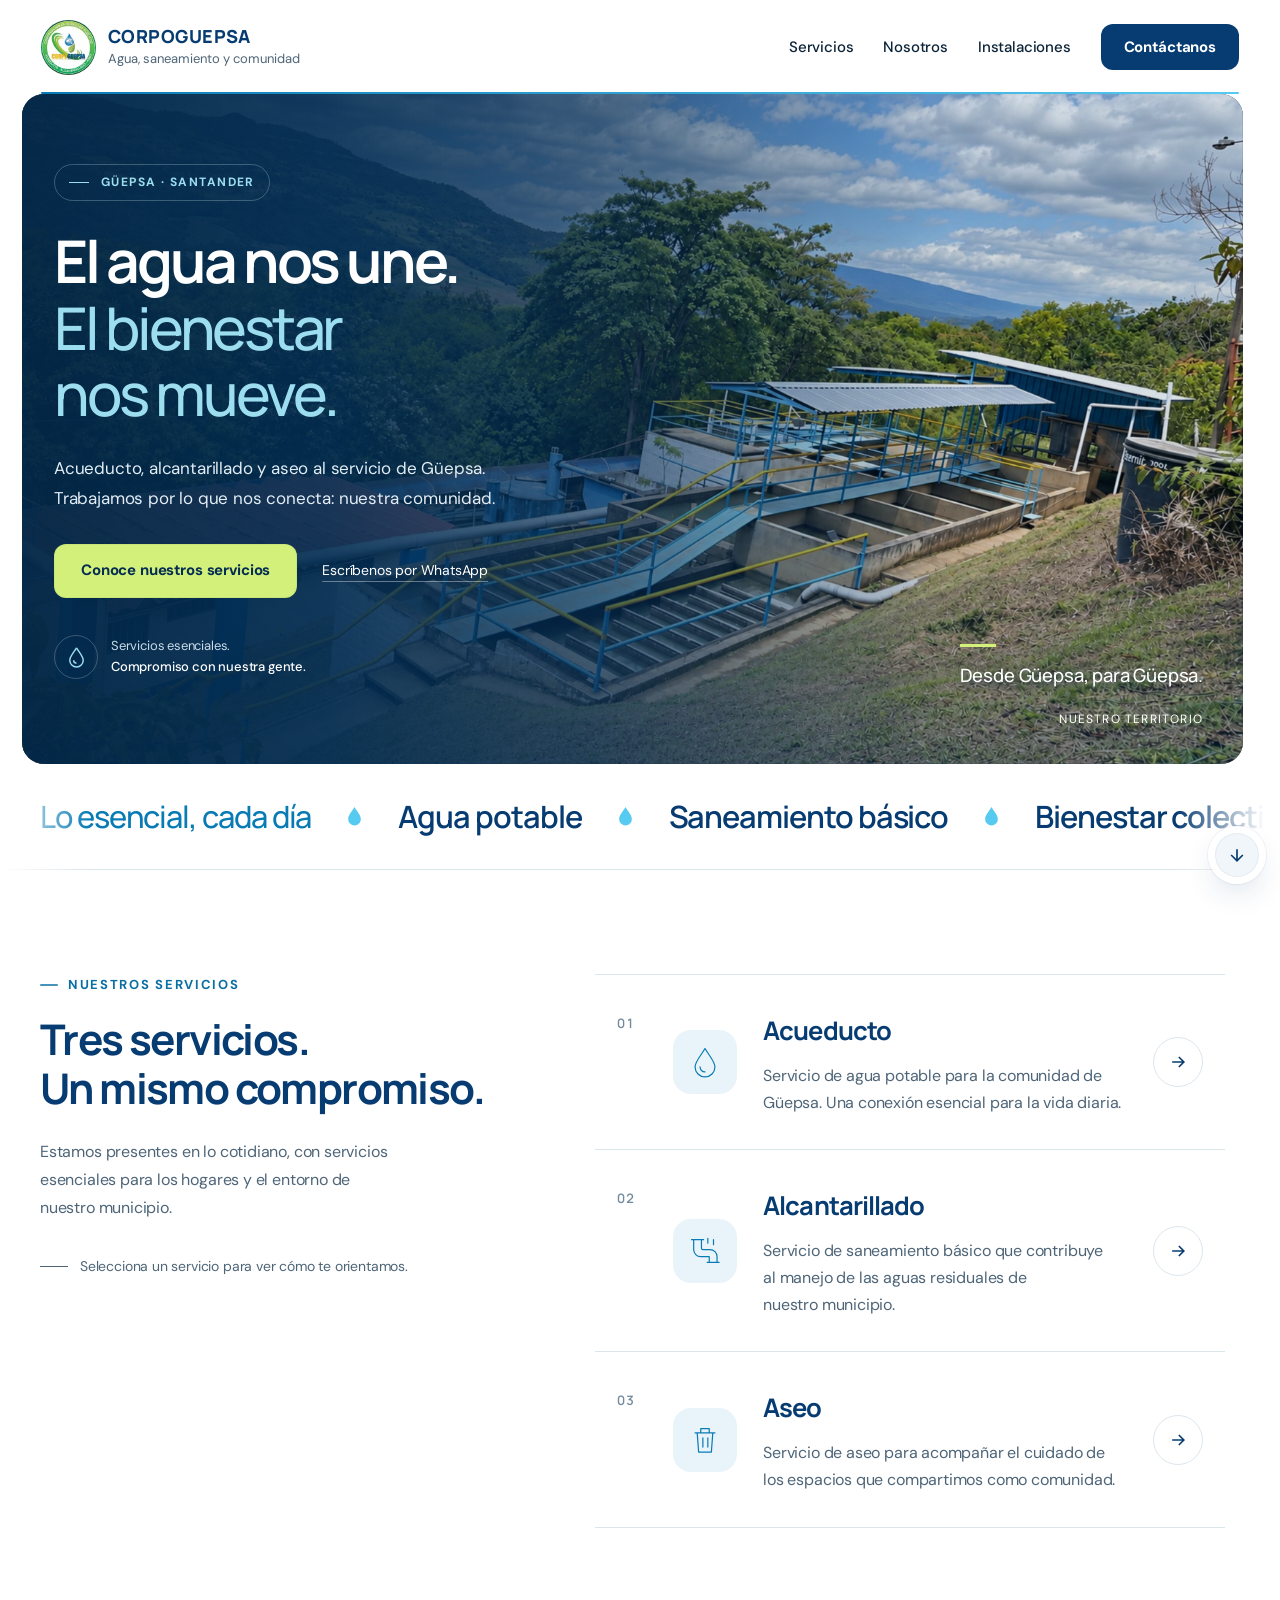
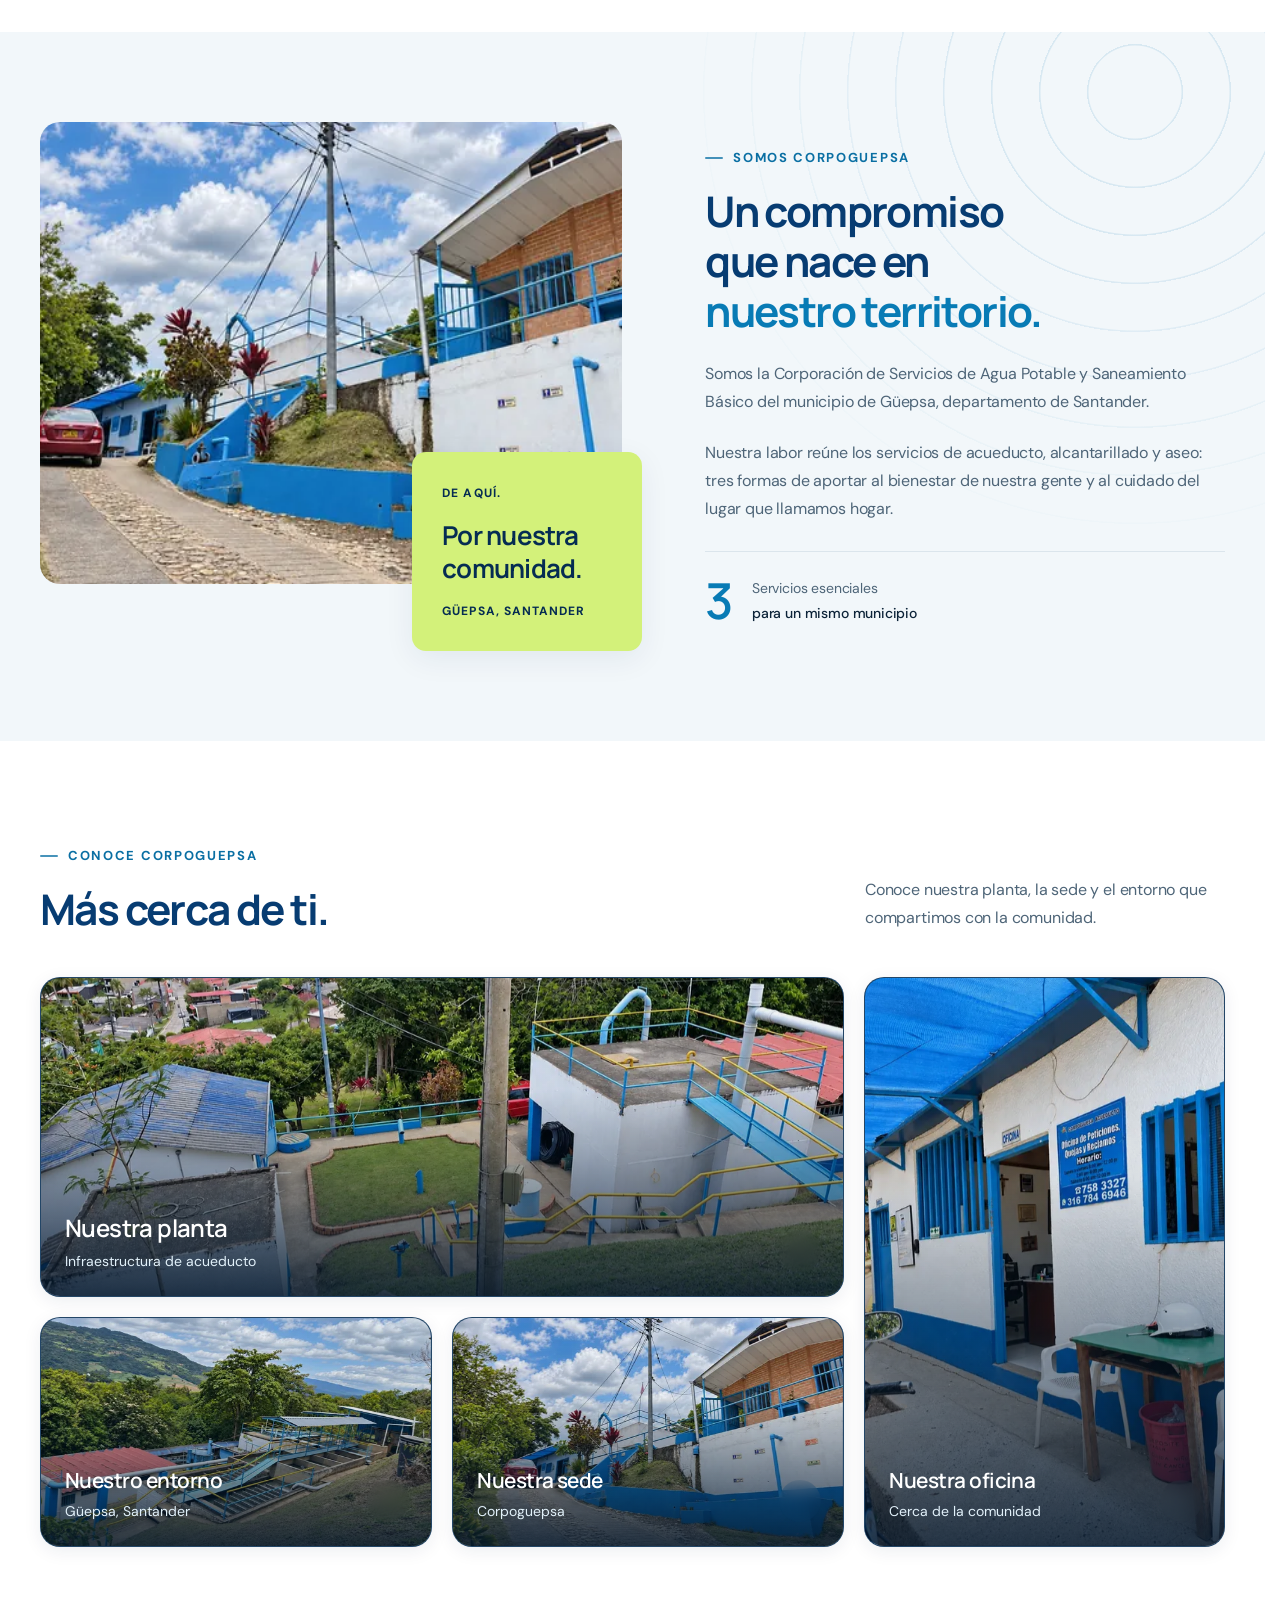
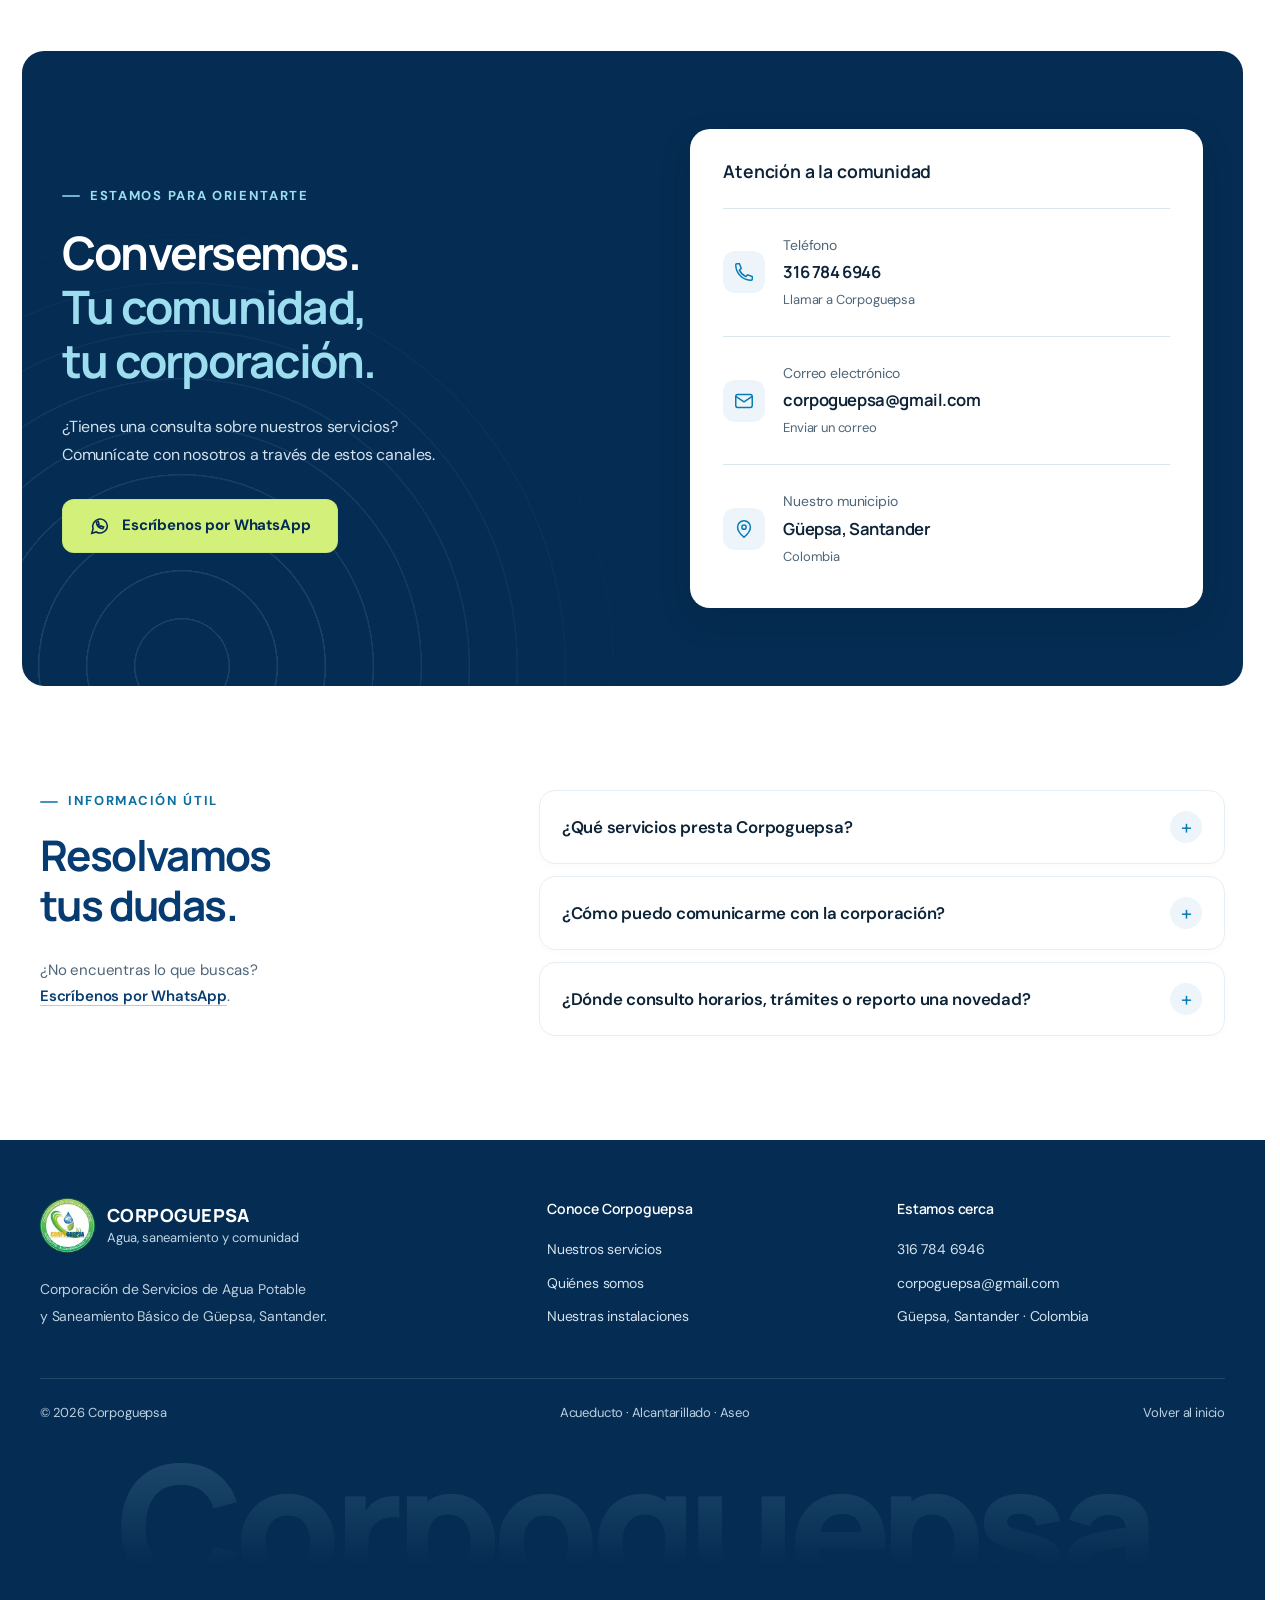
==== index.html @ b680523c "feat: initial Corpoguepsa website" ====
<!doctype html>
<html lang="es">
  <head>
    <meta charset="UTF-8">
    <meta name="viewport" content="width=device-width, initial-scale=1">
    <title>Corpoguepsa | Acueducto, alcantarillado y aseo en Güepsa</title>
    <meta name="description" content="Conoce a Corpoguepsa, la corporación de servicios de agua potable y saneamiento básico de Güepsa, Santander. Acueducto, alcantarillado, aseo y atención a la comunidad.">
    <meta name="theme-color" content="#ffffff">
    <!-- La página está diseñada en modo claro: evita que el modo oscuro forzado de algunos navegadores invierta sus colores -->
    <meta name="color-scheme" content="light">
    <link rel="apple-touch-icon" href="assets/apple-touch-icon.png">
    <!-- Vista previa al compartir (WhatsApp, Facebook, etc.). Al publicar, cambia og:image por la URL absoluta,
         por ejemplo https://tu-dominio/assets/og-corpoguepsa.jpg, y agrega og:url con la dirección del sitio. -->
    <meta property="og:type" content="website">
    <meta property="og:locale" content="es_CO">
    <meta property="og:site_name" content="Corpoguepsa">
    <meta property="og:title" content="Corpoguepsa | Acueducto, alcantarillado y aseo en Güepsa">
    <meta property="og:description" content="Corporación de servicios de agua potable y saneamiento básico de Güepsa, Santander. Acueducto, alcantarillado, aseo y atención a la comunidad.">
    <meta property="og:image" content="assets/og-corpoguepsa.jpg">
    <meta property="og:image:width" content="1200">
    <meta property="og:image:height" content="630">
    <meta property="og:image:alt" content="Planta de tratamiento de Corpoguepsa entre las montañas de Güepsa">
    <meta name="twitter:card" content="summary_large_image">
    <link rel="icon" type="image/svg+xml" href="data:image/svg+xml,%3Csvg%20xmlns='http://www.w3.org/2000/svg'%20viewBox='0%200%2032%2032'%3E%3Crect%20width='32'%20height='32'%20rx='8'%20fill='%23073c72'/%3E%3Cpath%20d='M16%205C13%2010%208%2015%208%2020a8%208%200%200016%200c0-5-5-10-8-15'%20fill='%2356caf0'/%3E%3C/svg%3E">
    <link rel="preconnect" href="https://fonts.googleapis.com">
    <link rel="preconnect" href="https://fonts.gstatic.com" crossorigin>
    <link rel="stylesheet" href="https://fonts.googleapis.com/css2?family=DM+Sans:ital,opsz,wght@0,9..40,400;0,9..40,500;0,9..40,600;0,9..40,700;1,9..40,400&amp;family=Manrope:wght@400;500;600;650;700;750;800&amp;display=swap">
    <link rel="stylesheet" href="styles.css?v=21">
    <!-- Datos estructurados: ayudan a los buscadores a mostrar nombre, teléfono, correo y ubicación -->
    <script type="application/ld+json">
      {
        "@context": "https://schema.org",
        "@type": "Organization",
        "name": "Corpoguepsa",
        "alternateName": "Corporación de Servicios de Agua Potable y Saneamiento Básico de Güepsa",
        "description": "Servicios de acueducto, alcantarillado y aseo en el municipio de Güepsa, Santander.",
        "telephone": "+57 316 784 6946",
        "email": "corpoguepsa@gmail.com",
        "address": {
          "@type": "PostalAddress",
          "addressLocality": "Güepsa",
          "addressRegion": "Santander",
          "addressCountry": "CO"
        },
        "areaServed": "Güepsa, Santander, Colombia"
      }
    </script>
  </head>
  <body>
    <a class="skip" href="#contenido">Saltar al contenido</a>
    <header>
      <div class="wrap nav">
        <a href="#inicio" class="brand" aria-label="Corpoguepsa, inicio">
          <img src="assets/logo-168.webp" alt="Logo Corpoguepsa" width="55" height="55">
          <span>CORPOGUEPSA<small>Agua, saneamiento y comunidad</small>
          </span>
        </a>
        <button type="button" class="menu-toggle" aria-expanded="false" aria-controls="menu" aria-label="Abrir menú">
          <!-- Tres líneas que se transforman en una X al abrir el menú -->
          <span class="menu-icon" aria-hidden="true"><i></i><i></i><i></i></span>
        </button>
        <nav id="menu" aria-label="Navegación principal">
          <a href="#servicios">Servicios</a>
          <a href="#nosotros">Nosotros</a>
          <a href="#instalaciones">Instalaciones</a>
          <a href="#contacto" class="button small">Contáctanos</a>
        </nav>
        <div class="scroll-progress" aria-hidden="true"></div>
      </div>
    </header>
    <main id="contenido">
      <section id="inicio" class="hero" data-section="">
        <div class="hero-copy">
          <div class="eyebrow light">
            <span></span> GÜEPSA · SANTANDER</div>
          <h1>El agua nos une.<br>
            <em>El bienestar<br>nos mueve.</em>
          </h1>
          <p>Acueducto, alcantarillado y aseo al servicio de Güepsa. Trabajamos por lo que nos conecta: nuestra comunidad.</p>
          <div class="hero-actions">
            <a class="button lime" href="#servicios">Conoce nuestros servicios</a>
            <a class="text-link" href="https://wa.me/573167846946" target="_blank" rel="noopener">Escríbenos por WhatsApp</a>
          </div>
          <div class="hero-bottom">
            <span class="mini-drop">
              <svg viewBox="0 0 24 24" fill="none" stroke="currentColor" stroke-width="1.5" aria-hidden="true">
                <path d="M12 3C9 8 5 12 5 16a7 7 0 0014 0c0-4-4-8-7-13Z" pathLength="1"></path>
                <path d="M9 16a3 3 0 003 3" pathLength="1"></path>
              </svg>
            </span>
            <span>Servicios esenciales.<br>
              <strong>Compromiso con nuestra gente.</strong>
            </span>
          </div>
        </div>
        <div class="hero-photo">
          <img src="assets/planta-panorama-profesional-1024.webp" srcset="assets/planta-panorama-profesional-640.webp 640w, assets/planta-panorama-profesional-1024.webp 1024w, assets/planta-panorama-profesional.webp 1672w" sizes="100vw" alt="Vista panorámica de la planta de Corpoguepsa entre las montañas de Güepsa" fetchpriority="high" width="1672" height="941">
          <div class="photo-label">
            <span class="label-line"></span>Desde Güepsa, para Güepsa.</div>
          <div class="photo-index">NUESTRO TERRITORIO <span>GÜEPSA, SANTANDER</span>
          </div>
        </div>
      </section>
      <!-- Franja tipográfica: se desliza con el scroll. El texto para lectores de pantalla va aparte. -->
      <div class="service-ribbon">
        <p class="sr-only">Lo esencial, cada día: agua potable, saneamiento básico y bienestar colectivo.</p>
        <div class="ribbon-track" aria-hidden="true">
          <span class="ribbon-lead">Lo esencial, cada día</span><i></i>
          <span>Agua potable</span><i></i>
          <span>Saneamiento básico</span><i></i>
          <span>Bienestar colectivo</span><i></i>
          <span class="ribbon-lead">Lo esencial, cada día</span><i></i>
          <span>Agua potable</span><i></i>
          <span>Saneamiento básico</span><i></i>
          <span>Bienestar colectivo</span><i></i>
          <span class="ribbon-lead">Lo esencial, cada día</span><i></i>
          <span>Agua potable</span><i></i>
          <span>Saneamiento básico</span><i></i>
          <span>Bienestar colectivo</span><i></i>
        </div>
      </div>
      <section class="section wrap" id="servicios" data-section="">
        <div class="services-layout">
          <div class="section-heading services-intro">
            <div class="eyebrow">NUESTROS SERVICIOS</div>
            <h2>Tres servicios.<br>Un mismo compromiso.</h2>
            <p>Estamos presentes en lo cotidiano, con servicios esenciales para los hogares y el entorno de nuestro municipio.</p>
            <p class="services-hint">Selecciona un servicio para ver cómo te orientamos.</p>
          </div>
          <!-- Cada fila es un article con su título; el botón de la flecha se extiende sobre toda la fila. -->
          <div class="service-list">
            <article class="service-card" data-service="acueducto">
              <span class="service-number" aria-hidden="true">01</span>
              <span class="service-icon">
                <svg viewBox="0 0 48 48" aria-hidden="true">
                  <path d="M24 5C19 14 10 23 10 31a14 14 0 0028 0C38 23 29 14 24 5Z" pathLength="1"></path>
                  <path d="M17 31a7 7 0 007 7" pathLength="1"></path>
                </svg>
              </span>
              <div class="service-text">
                <h3 id="title-acueducto">Acueducto</h3>
                <p>Servicio de agua potable para la comunidad de Güepsa. Una conexión esencial para la vida diaria.</p>
              </div>
              <button type="button" class="service-arrow" aria-haspopup="dialog" aria-controls="service-dialog" aria-label="Ver información del servicio de Acueducto">
                <svg viewBox="0 0 24 24" fill="none" stroke="currentColor" stroke-width="2" aria-hidden="true">
                  <path d="M5 12h14M13 6l6 6-6 6"></path>
                </svg>
              </button>
            </article>
            <article class="service-card" data-service="alcantarillado">
              <span class="service-number" aria-hidden="true">02</span>
              <span class="service-icon">
                <svg viewBox="0 0 48 48" aria-hidden="true">
                  <path d="M8 8v14a10 10 0 0010 10h12v8M19 8v12a2 2 0 002 2h10a10 10 0 0110 10v8M5 8h17M27 40h17" pathLength="1"></path>
                  <path d="M28 6v7m8-5v7" pathLength="1"></path>
                </svg>
              </span>
              <div class="service-text">
                <h3 id="title-alcantarillado">Alcantarillado</h3>
                <p>Servicio de saneamiento básico que contribuye al manejo de las aguas residuales de nuestro municipio.</p>
              </div>
              <button type="button" class="service-arrow" aria-haspopup="dialog" aria-controls="service-dialog" aria-label="Ver información del servicio de Alcantarillado">
                <svg viewBox="0 0 24 24" fill="none" stroke="currentColor" stroke-width="2" aria-hidden="true">
                  <path d="M5 12h14M13 6l6 6-6 6"></path>
                </svg>
              </button>
            </article>
            <article class="service-card" data-service="aseo">
              <span class="service-number" aria-hidden="true">03</span>
              <span class="service-icon">
                <svg viewBox="0 0 48 48" aria-hidden="true">
                  <path d="M10 14h28M18 14V8h12v6M13 14l2 27h18l2-27M21 21v13M28 21v13" pathLength="1"></path>
                </svg>
              </span>
              <div class="service-text">
                <h3 id="title-aseo">Aseo</h3>
                <p>Servicio de aseo para acompañar el cuidado de los espacios que compartimos como comunidad.</p>
              </div>
              <button type="button" class="service-arrow" aria-haspopup="dialog" aria-controls="service-dialog" aria-label="Ver información del servicio de Aseo">
                <svg viewBox="0 0 24 24" fill="none" stroke="currentColor" stroke-width="2" aria-hidden="true">
                  <path d="M5 12h14M13 6l6 6-6 6"></path>
                </svg>
              </button>
            </article>
          </div>
        </div>
      </section>
      <section class="about-section" id="nosotros" data-section="">
        <div class="wrap about-grid">
          <div class="about-images">
            <img class="about-main" src="assets/sede-profesional-1024.webp" srcset="assets/sede-profesional-640.webp 640w, assets/sede-profesional-1024.webp 1024w, assets/sede-profesional.webp 1672w" sizes="(max-width: 760px) calc(100vw - 54px), (max-width: 1200px) 50vw, 590px" alt="Instalaciones de Corpoguepsa con fachadas y escaleras azules" loading="lazy" decoding="async" width="1672" height="941">
            <div class="territory-note">
              <span>DE AQUÍ.</span>
              <strong>Por nuestra<br>comunidad.</strong>
              <span>GÜEPSA, SANTANDER</span>
            </div>
          </div>
          <div class="about-copy">
            <div class="eyebrow">SOMOS CORPOGUEPSA</div>
            <h2>Un compromiso<br>que nace en<br>
              <span>nuestro territorio.</span>
            </h2>
            <p>Somos la Corporación de Servicios de Agua Potable y Saneamiento Básico del municipio de Güepsa, departamento de Santander.</p>
            <p>Nuestra labor reúne los servicios de acueducto, alcantarillado y aseo: tres formas de aportar al bienestar de nuestra gente y al cuidado del lugar que llamamos hogar.</p>
            <div class="about-foot">
              <span class="number">3</span>
              <span>Servicios esenciales<br>
                <strong>para un mismo municipio</strong>
              </span>
            </div>
          </div>
        </div>
      </section>
      <section class="section wrap" id="instalaciones" data-section="">
        <div class="section-heading">
          <div>
            <div class="eyebrow">CONOCE CORPOGUEPSA</div>
            <h2>Más cerca de ti.</h2>
          </div>
          <p>Conoce nuestra planta, la sede y el entorno que compartimos con la comunidad.</p>
        </div>
        <div class="gallery">
          <button type="button" class="gallery-item gallery-main" aria-haspopup="dialog" data-image="assets/planta-profesional.webp" data-caption="Nuestra planta · Infraestructura de acueducto" aria-label="Ampliar fotografía: nuestra planta">
            <img src="assets/planta-profesional-1024.webp" srcset="assets/planta-profesional-640.webp 640w, assets/planta-profesional-1024.webp 1024w, assets/planta-profesional.webp 1672w" sizes="(max-width: 760px) calc(100vw - 40px), (max-width: 1200px) 68vw, 820px" alt="Tanques e infraestructura de la planta de Corpoguepsa" width="1672" height="941" loading="lazy" decoding="async">
            <span>
              <b>Nuestra planta</b>
              <small>Infraestructura de acueducto</small>
            </span>
            <i aria-hidden="true">+</i>
          </button>
          <button type="button" class="gallery-item gallery-office" aria-haspopup="dialog" data-image="assets/oficina-profesional.webp" data-caption="Nuestra oficina · Cerca de la comunidad" aria-label="Ampliar fotografía: nuestra oficina">
            <img src="assets/oficina-profesional-720.webp" srcset="assets/oficina-profesional-480.webp 480w, assets/oficina-profesional-720.webp 720w, assets/oficina-profesional.webp 941w" sizes="(max-width: 480px) calc(100vw - 40px), (max-width: 760px) 50vw, (max-width: 1200px) 32vw, 380px" alt="Entrada de la oficina de Corpoguepsa" width="941" height="1672" loading="lazy" decoding="async">
            <span>
              <b>Nuestra oficina</b>
              <small>Cerca de la comunidad</small>
            </span>
            <i aria-hidden="true">+</i>
          </button>
          <button type="button" class="gallery-item gallery-landscape" aria-haspopup="dialog" data-image="assets/planta-panorama-profesional.webp" data-caption="Nuestro entorno · Güepsa, Santander" aria-label="Ampliar fotografía: nuestro entorno">
            <img src="assets/planta-panorama-profesional-1024.webp" srcset="assets/planta-panorama-profesional-640.webp 640w, assets/planta-panorama-profesional-1024.webp 1024w, assets/planta-panorama-profesional.webp 1672w" sizes="(max-width: 480px) calc(100vw - 40px), (max-width: 760px) 50vw, (max-width: 1200px) 34vw, 410px" alt="Planta de tratamiento entre las montañas de Güepsa" width="1672" height="941" loading="lazy" decoding="async">
            <span>
              <b>Nuestro entorno</b>
              <small>Güepsa, Santander</small>
            </span>
            <i aria-hidden="true">+</i>
          </button>
          <button type="button" class="gallery-item gallery-building" aria-haspopup="dialog" data-image="assets/sede-profesional.webp" data-caption="Nuestra sede · Corpoguepsa" aria-label="Ampliar fotografía: nuestra sede">
            <img src="assets/sede-profesional-1024.webp" srcset="assets/sede-profesional-640.webp 640w, assets/sede-profesional-1024.webp 1024w, assets/sede-profesional.webp 1672w" sizes="(max-width: 480px) calc(100vw - 40px), (max-width: 760px) 50vw, (max-width: 1200px) 34vw, 410px" alt="Acceso a las instalaciones de Corpoguepsa" width="1672" height="941" loading="lazy" decoding="async">
            <span>
              <b>Nuestra sede</b>
              <small>Corpoguepsa</small>
            </span>
            <i aria-hidden="true">+</i>
          </button>
        </div>
      </section>
      <section id="contacto" class="contact-section" data-section="">
        <div class="wrap contact-grid">
          <div>
            <div class="eyebrow light">ESTAMOS PARA ORIENTARTE</div>
            <h2>Conversemos.<br>
              <span>Tu comunidad,<br>tu corporación.</span>
            </h2>
            <p>¿Tienes una consulta sobre nuestros servicios? <br>Comunícate con nosotros a través de estos canales.</p>
            <a class="button lime" href="https://wa.me/573167846946?text=Hola%2C%20quisiera%20informaci%C3%B3n%20sobre%20los%20servicios%20de%20Corpoguepsa." target="_blank" rel="noopener">
              <svg viewBox="0 0 24 24" aria-hidden="true" fill="none" stroke="currentColor" stroke-width="1.7">
                <path d="M20 11.5a8 8 0 01-12 7L3 20l1.5-5A8 8 0 1120 11.5Z"></path>
                <path d="M8 8c0 4 4 7 7 7l1-2-3-1-1 1-2-2 1-1-1-3Z"></path>
              </svg>Escríbenos por WhatsApp</a>
          </div>
          <div class="contact-details">
            <div class="contact-panel-title">Atención a la comunidad</div>
            <a class="contact-row" href="tel:+573167846946">
              <span class="contact-icon">
                <svg viewBox="0 0 24 24" aria-hidden="true" fill="none" stroke="currentColor" stroke-width="1.6">
                  <path d="M7 3H4a1 1 0 00-1 1c0 9.4 7.6 17 17 17a1 1 0 001-1v-3l-5-2-2 2a14 14 0 01-7-7l2-2-2-5Z"></path>
                </svg>
              </span>
              <div>
                <span>Teléfono</span>
                <strong>316 784 6946</strong>
                <small>Llamar a Corpoguepsa</small>
              </div>
            </a>
            <a class="contact-row" href="mailto:corpoguepsa@gmail.com">
              <span class="contact-icon">
                <svg viewBox="0 0 24 24" aria-hidden="true" fill="none" stroke="currentColor" stroke-width="1.6">
                  <rect x="3" y="5" width="18" height="14" rx="2"></rect>
                  <path d="m3 7 9 6 9-6"></path>
                </svg>
              </span>
              <div>
                <span>Correo electrónico</span>
                <strong>corpoguepsa@gmail.com</strong>
                <small>Enviar un correo</small>
              </div>
            </a>
            <div class="contact-row">
              <span class="contact-icon">
                <svg viewBox="0 0 24 24" aria-hidden="true" fill="none" stroke="currentColor" stroke-width="1.6">
                  <path d="M19 10c0 5-7 11-7 11S5 15 5 10a7 7 0 1114 0Z"></path>
                  <circle cx="12" cy="10" r="2.3"></circle>
                </svg>
              </span>
              <div>
                <span>Nuestro municipio</span>
                <strong>Güepsa, Santander</strong>
                <small>Colombia</small>
              </div>
            </div>
          </div>
        </div>
      </section>
      <section class="section wrap faq" id="preguntas" data-section="">
        <div>
          <div class="eyebrow">INFORMACIÓN ÚTIL</div>
          <h2>Resolvamos <br>tus dudas.</h2>
          <p class="faq-aside">¿No encuentras lo que buscas? <a href="https://wa.me/573167846946" target="_blank" rel="noopener">Escríbenos por WhatsApp</a>.</p>
        </div>
        <div class="questions">
          <details>
            <summary>¿Qué servicios presta Corpoguepsa?<span aria-hidden="true">+</span></summary>
            <div class="faq-content">
              <p>Corpoguepsa presta los servicios de acueducto, alcantarillado y aseo en el municipio de Güepsa, Santander.</p>
            </div>
          </details>
          <details>
            <summary>¿Cómo puedo comunicarme con la corporación?<span aria-hidden="true">+</span></summary>
            <div class="faq-content">
              <p>Puedes llamar o escribir por WhatsApp al <a href="tel:+573167846946">316 784 6946</a>, o enviar un correo a <a href="mailto:corpoguepsa@gmail.com">corpoguepsa@gmail.com</a>.</p>
            </div>
          </details>
          <details>
            <summary>¿Dónde consulto horarios, trámites o reporto una novedad?<span aria-hidden="true">+</span></summary>
            <div class="faq-content">
              <p>Comunícate directamente con la corporación para consultar horarios, requisitos de trámites y novedades de los servicios. <a href="https://wa.me/573167846946" target="_blank" rel="noopener">Consultar por WhatsApp</a>.</p>
            </div>
          </details>
        </div>
      </section>
    </main>
    <footer id="pie-pagina" data-section="">
      <div class="wrap footer-main">
        <div class="footer-identity">
          <a href="#inicio" class="brand">
            <img src="assets/logo-168.webp" alt="Logo Corpoguepsa" width="55" height="55" loading="lazy">
            <span>CORPOGUEPSA<small>Agua, saneamiento y comunidad</small>
            </span>
          </a>
          <p>Corporación de Servicios de Agua Potable<br>y Saneamiento Básico de Güepsa, Santander.</p>
        </div>
        <div class="footer-links">
          <h3>Conoce Corpoguepsa</h3>
          <a href="#servicios">Nuestros servicios</a>
          <a href="#nosotros">Quiénes somos</a>
          <a href="#instalaciones">Nuestras instalaciones</a>
        </div>
        <div class="footer-links">
          <h3>Estamos cerca</h3>
          <a href="tel:+573167846946">316 784 6946</a>
          <a href="mailto:corpoguepsa@gmail.com">corpoguepsa@gmail.com</a>
          <span>Güepsa, Santander · Colombia</span>
        </div>
      </div>
      <div class="wrap footer-bottom">
        <span>© <span id="year">2026</span> Corpoguepsa</span>
        <span>Acueducto · Alcantarillado · Aseo</span>
        <a href="#inicio">Volver al inicio</a>
      </div>
      <div class="footer-wordmark" aria-hidden="true">Corpoguepsa</div>
    </footer>
    <!-- Visor a pantalla completa: la foto flota sobre un fondo oscuro; las miniaturas las genera script.js. -->
    <dialog id="lightbox" class="lightbox" aria-label="Fotografías de Corpoguepsa" aria-describedby="photo-caption">
      <button type="button" class="close-dialog" aria-label="Cerrar fotografía">×</button>
      <figure class="lightbox-stage">
        <!-- Sin src: script.js asigna la foto al abrir, así no se descarga al cargar la página. -->
        <img alt="" width="1672" height="941" sizes="(max-width: 760px) 100vw, 80vw">
        <figcaption class="lightbox-caption">
          <span id="photo-caption" aria-live="polite"></span>
          <span id="photo-count"></span>
        </figcaption>
      </figure>
      <div class="lightbox-controls">
        <button type="button" class="photo-prev" aria-label="Fotografía anterior">
          <svg viewBox="0 0 24 24" fill="none" stroke="currentColor" stroke-width="2" aria-hidden="true">
            <path d="M19 12H5M11 6l-6 6 6 6"></path>
          </svg>
        </button>
        <div class="lightbox-thumbs" role="group" aria-label="Elegir fotografía"></div>
        <button type="button" class="photo-next" aria-label="Fotografía siguiente">
          <svg viewBox="0 0 24 24" fill="none" stroke="currentColor" stroke-width="2" aria-hidden="true">
            <path d="M5 12h14M13 6l6 6-6 6"></path>
          </svg>
        </button>
      </div>
    </dialog>
    <!-- Navegación secuencial de las secciones principales (Pill widget con micro-interacciones y tooltips). -->
    <div class="section-navigation" role="group" aria-label="Navegar entre secciones">
      <button type="button" id="section-up" aria-label="Ir a la sección anterior" hidden>
        <svg viewBox="0 0 24 24" fill="none" stroke="currentColor" stroke-width="2" aria-hidden="true">
          <path d="M12 19V5m-7 7 7-7 7 7"></path>
        </svg>
        <span class="nav-tooltip" aria-hidden="true">Sección anterior</span>
      </button>
      <!-- Indicador de la sección actual: un punto por sección (lo genera script.js). -->
      <div class="section-dots" aria-hidden="true"></div>
      <button type="button" id="section-down" aria-label="Ir a la sección siguiente">
        <svg viewBox="0 0 24 24" fill="none" stroke="currentColor" stroke-width="2" aria-hidden="true">
          <path d="M12 5v14m-7-7 7 7 7-7"></path>
        </svg>
        <span class="nav-tooltip" aria-hidden="true">Sección siguiente</span>
      </button>
    </div>
    <!-- Dialog nativo: foco contenido, tecla Escape y cierre explícito. -->
    <dialog id="service-dialog" class="service-dialog" aria-labelledby="service-title" aria-describedby="service-intro">
      <button type="button" class="close-dialog" aria-label="Cerrar información del servicio" autofocus>×</button>
      <div class="service-dialog-heading">
        <div id="service-icon" aria-hidden="true"></div>
        <div>
          <span class="eyebrow">NUESTROS SERVICIOS</span>
          <h2 id="service-title"></h2>
        </div>
      </div>
      <div id="service-content"></div>
      <div class="service-dialog-footer">
        <p>¿Necesitas orientación para tu caso?</p>
        <a id="service-whatsapp" class="button" href="https://wa.me/573167846946" target="_blank" rel="noopener">Consultar por WhatsApp</a>
      </div>
    </dialog>
    <!-- Edita estas plantillas cuando se confirmen cobertura, trámites y horarios. -->
    <template id="details-acueducto">
      <p id="service-intro">Agua potable para la vida cotidiana de la comunidad de Güepsa.</p>
      <div class="service-info-grid">
        <section>
          <h3>Disponibilidad en tu dirección</h3>
          <p>Consulta con Corpoguepsa la cobertura y las condiciones de conexión para tu vivienda o establecimiento.</p>
        </section>
        <section>
          <h3>Consultas y solicitudes</h3>
          <ul>
            <li>Orientación sobre conexiones al servicio.</li>
            <li>Consultas sobre novedades en el suministro.</li>
            <li>Reporte de fugas en la red.</li>
          </ul>
        </section>
      </div>
      <div class="service-advice">
        <h3>Antes de comunicarte</h3>
        <p>Ten a mano la dirección y una descripción de tu consulta. Si reportas una fuga, indica el lugar exacto y evita manipular la red pública.</p>
      </div>
      <p class="service-hours">Para conocer los requisitos y horarios de atención vigentes, comunícate directamente con la corporación.</p>
    </template>
    <template id="details-alcantarillado">
      <p id="service-intro">Saneamiento básico y manejo de aguas residuales para nuestro municipio.</p>
      <div class="service-info-grid">
        <section>
          <h3>Conexión al servicio</h3>
          <p>Solicita información sobre la disponibilidad y los requisitos de conexión a la red en tu dirección.</p>
        </section>
        <section>
          <h3>Consultas y novedades</h3>
          <ul>
            <li>Orientación sobre conexiones al alcantarillado.</li>
            <li>Reporte de obstrucciones o rebosamientos.</li>
            <li>Consultas sobre situaciones en la red.</li>
          </ul>
        </section>
      </div>
      <div class="service-advice">
        <h3>Cuidemos la red</h3>
        <p>Evita arrojar aceites, toallas húmedas o residuos sólidos al desagüe. Al reportar una novedad, comparte la ubicación y una descripción de lo que observas.</p>
      </div>
      <p class="service-hours">Consulta con Corpoguepsa los requisitos, la cobertura y los horarios de atención vigentes.</p>
    </template>
    <template id="details-aseo">
      <p id="service-intro">El cuidado de los espacios que compartimos empieza con nuestra comunidad.</p>
      <div class="service-info-grid">
        <section>
          <h3>Rutas y horarios</h3>
          <p>Confirma los días, puntos y horarios de recolección correspondientes a tu sector directamente con Corpoguepsa.</p>
        </section>
        <section>
          <h3>Consultas frecuentes</h3>
          <ul>
            <li>Información sobre la recolección en tu sector.</li>
            <li>Orientación para presentar los residuos.</li>
            <li>Reporte de novedades del servicio.</li>
          </ul>
        </section>
      </div>
      <div class="service-advice">
        <h3>Un entorno más limpio</h3>
        <p>Presenta los residuos en bolsas cerradas y consulta el horario antes de sacarlos. Para residuos especiales o voluminosos, pregunta por el manejo adecuado.</p>
      </div>
      <p class="service-hours">Los horarios de recolección y de atención deben confirmarse con la corporación según tu sector.</p>
    </template>
    <script src="script.js?v=21"></script>
  </body>
</html>
---- styles.css ----
:root {
  color-scheme: light;
  --navy: #073c72;
  --deep: #052c52;
  --blue: #087bb5;
  --sky: #9cdef0;
  --lime: #d3f17a;
  --ink: #0c2338;
  --muted: #4e6578;
  --muted-light: #728a9c;
  --line: #dbe5ec;
  --pale: #f2f7fa;
  --radius: 20px;
  --radius-sm: 12px;
  --page: min(1200px, calc(100% - 80px));
  --ease-spring: cubic-bezier(0.16, 1, 0.3, 1);
  --ease-out: cubic-bezier(0.23, 1, 0.32, 1);
  --ease-in-out: cubic-bezier(0.77, 0, 0.175, 1);
  --shadow-ambient: 0 4px 14px rgba(7, 60, 114, 0.05), 0 12px 28px rgba(7, 60, 114, 0.07);
}
* { box-sizing: border-box; }
/* scrollbar-gutter: al abrir un modal la barra de scroll desaparece sin que la página salte de lado */
html { scroll-behavior: smooth; scroll-padding-top: 96px; scrollbar-gutter: stable; }
body {
  margin: 0;
  color: var(--ink);
  background: white;
  font: 400 1.02rem/1.75 'DM Sans', -apple-system, BlinkMacSystemFont, "Segoe UI", Roboto, Arial, sans-serif;
  letter-spacing: -0.011em;
  -webkit-font-smoothing: antialiased;
  -moz-osx-font-smoothing: grayscale;
}
a { color: inherit; text-decoration: none; }
/* Selección de texto en el celeste de la marca */
::selection { background: rgba(86, 202, 240, .32); color: var(--ink); }
button { font: inherit; cursor: pointer; }
/* Base móvil: sin destello gris al tocar ni inflado del texto al girar el teléfono */
html { -webkit-tap-highlight-color: transparent; -webkit-text-size-adjust: 100%; text-size-adjust: 100%; }
/* El clic responde al instante (sin espera de doble toque) */
button, a, summary { touch-action: manipulation; }
/* Mantener presionado un control no selecciona su texto; el contenido sí sigue siendo seleccionable */
button, summary, .button, nav>a { -webkit-user-select: none; user-select: none; }
img { display: block; max-width: 100%; object-fit: cover; }
svg { flex-shrink: 0; }
a:focus-visible, button:focus-visible, summary:focus-visible { outline: 3px solid #079ce0; outline-offset: 5px; }
.wrap { width: var(--page); margin-inline: auto; }
h1, h2, h3, p { margin: 0; }
p { text-wrap: pretty; }
h1, h2, h3 { font-family: Manrope, -apple-system, BlinkMacSystemFont, Arial, sans-serif; text-wrap: balance; }
h2 {
  font-size: clamp(2.1rem, 3.3vw, 3.15rem);
  line-height: 1.18;
  letter-spacing: -0.038em;
  font-weight: 700;
  color: var(--navy);
}
.skip { position: absolute; top: -100px; z-index: 100; background: white; padding: 14px; }
.skip:focus { top: 0; }
/* Header fijo: arriba es una barra blanca amplia; al bajar se transforma en una cápsula de cristal compacta.
   Al ser fijo, su cambio de altura no desplaza la página (body reserva el espacio inicial). */
:root { --header-h: 94px; --header-compact: 64px; }
body { padding-top: var(--header-h); }
header {
  position: fixed;
  top: 0;
  left: 0;
  right: 0;
  z-index: 60;
  background: #fff;
  pointer-events: none;
  transition: padding .55s var(--ease-out), background-color .4s ease, transform .45s var(--ease-out);
}
.nav {
  position: relative;
  min-height: var(--header-h);
  display: flex;
  align-items: center;
  justify-content: space-between;
  gap: 32px;
  border: 1px solid transparent;
  pointer-events: auto;
  transition: min-height .55s var(--ease-out), padding .55s var(--ease-out), border-radius .55s var(--ease-out),
              background-color .4s ease, border-color .4s ease, box-shadow .55s var(--ease-out);
}
header.scrolled { padding-top: 10px; background: transparent; }
header.scrolled .nav {
  min-height: var(--header-compact);
  padding-inline: 18px 10px;
  border-color: rgba(7, 60, 114, .09);
  border-radius: 20px;
  background: rgba(255, 255, 255, .74);
  -webkit-backdrop-filter: blur(16px) saturate(170%);
  backdrop-filter: blur(16px) saturate(170%);
  box-shadow: 0 14px 36px -16px rgba(7, 60, 114, .28), inset 0 1px 0 rgba(255, 255, 255, .8);
}
/* En pantallas pequeñas el header se retira al bajar (script.js) y regresa al subir */
header.is-hidden { transform: translateY(calc(-100% - 16px)); }
.brand { display: flex; align-items: center; gap: 12px; flex-shrink: 0; }
.brand img { width: 55px; height: 55px; border-radius: 50%; transition: width .55s var(--ease-out), height .55s var(--ease-out); }
.brand>span { font: 800 1.125rem/1.4 Manrope, sans-serif; letter-spacing: .025em; color: var(--navy); }
.brand small {
  display: block;
  max-height: 1.7em;
  overflow: hidden;
  font: 400 .8125rem/1.6 'DM Sans', sans-serif;
  letter-spacing: 0;
  color: var(--muted);
  transition: opacity .3s ease, max-height .55s var(--ease-out);
}
header.scrolled .brand img { width: 40px; height: 40px; }
header.scrolled .brand small { opacity: 0; max-height: 0; }
header.scrolled .button.small { min-height: 42px; padding-block: 8px; }
nav { display: flex; gap: 30px; align-items: center; font-size: .9375rem; font-weight: 500; }
nav>a:not(.button) { position: relative; padding-block: 9px; transition: color .2s; }
/* Subrayado que entra desde la izquierda y sale hacia la derecha */
nav>a:not(.button)::after {
  content: '';
  position: absolute;
  left: 0;
  right: 0;
  bottom: 2px;
  height: 2px;
  border-radius: 2px;
  background: var(--blue);
  transform: scaleX(0);
  transform-origin: right center;
  transition: transform .4s var(--ease-out);
}
nav>a[aria-current]:not(.button) { color: var(--blue); }
nav>a[aria-current]:not(.button)::after { transform: scaleX(1); transform-origin: left center; }

/* Progreso de lectura en el borde inferior del header */
.scroll-progress { display: none; }
@supports (animation-timeline: scroll()) {
  @media (prefers-reduced-motion: no-preference) {
    .scroll-progress {
      display: block;
      position: absolute;
      left: 0;
      right: 0;
      bottom: -1px;
      height: 2px;
      border-radius: 2px;
      transition: left .55s var(--ease-out), right .55s var(--ease-out);
      background: linear-gradient(90deg, var(--blue), #56caf0);
      transform-origin: left center;
      animation: scroll-progress linear both;
      animation-timeline: scroll(root);
    }
  }
}
@keyframes scroll-progress { from { transform: scaleX(0); } to { transform: scaleX(1); } }
/* Dentro de la cápsula, la línea de progreso se aparta de las esquinas redondeadas */
header.scrolled .scroll-progress { left: 20px; right: 20px; }

/* Botones y Micro-animación de brillo metálico (Shimmer) */
.button {
  position: relative;
  overflow: hidden;
  isolation: isolate;
  display: inline-flex;
  align-items: center;
  justify-content: center;
  gap: 11px;
  min-height: 54px;
  padding: 14px 26px;
  border: 1px solid transparent;
  border-radius: 12px;
  background: var(--navy);
  color: #fff;
  font-weight: 700;
  font-size: .9375rem;
  line-height: 1.5;
  letter-spacing: -0.01em;
  transition: background .25s var(--ease-spring), box-shadow .25s var(--ease-spring), transform .25s var(--ease-spring);
}
.button:active {
  transform: translateY(0) scale(0.97);
  transition-duration: .12s;
}
.button.small { min-height: 46px; padding: 10px 22px; }
.button.lime {
  background: var(--lime);
  color: var(--deep);
  border-color: rgba(5, 44, 82, 0.06);
}
.button svg { width: 22px; height: 22px; }
/* Luz que sigue al cursor por debajo del texto (script.js actualiza --mx y --my) */
.button::before {
  content: '';
  position: absolute;
  inset: 0;
  z-index: -1;
  border-radius: inherit;
  background: radial-gradient(150px circle at var(--mx, 50%) var(--my, 50%), rgba(255, 255, 255, .24), transparent 65%);
  opacity: 0;
  transition: opacity .35s ease;
  pointer-events: none;
}
.button.lime::before { background: radial-gradient(150px circle at var(--mx, 50%) var(--my, 50%), rgba(255, 255, 255, .75), transparent 65%); }
/* Al pasar el cursor: el botón sube, se ilumina por dentro y proyecta un halo de su propio color */
@media (hover: hover) and (pointer: fine) {
  .button:hover {
    background: #0b558f;
    box-shadow: 0 14px 28px -10px rgba(7, 60, 114, .55), 0 0 0 4px rgba(8, 123, 181, .12);
    transform: translateY(-2px);
  }
  .button.lime:hover {
    background: #dbf68a;
    box-shadow: 0 14px 32px -8px rgba(211, 241, 122, .7), 0 0 0 4px rgba(211, 241, 122, .2);
  }
  .button:hover::before { opacity: 1; }
}

/* Efecto de brillo metálico (Shimmer / Shine) */
.button::after {
  content: '';
  position: absolute;
  top: -60%;
  left: -140%;
  width: 55%;
  height: 220%;
  background: linear-gradient(
    105deg,
    transparent 0%,
    rgba(255, 255, 255, 0) 15%,
    rgba(255, 255, 255, 0.6) 50%,
    rgba(255, 255, 255, 0) 85%,
    transparent 100%
  );
  transform: rotate(25deg);
  pointer-events: none;
  z-index: 1;
}
.button.lime::after {
  background: linear-gradient(
    105deg,
    transparent 0%,
    rgba(255, 255, 255, 0) 10%,
    rgba(255, 255, 255, 0.85) 50%,
    rgba(255, 255, 255, 0) 90%,
    transparent 100%
  );
}

@keyframes btn-shimmer {
  from { left: -140%; }
  to { left: 240%; }
}

/* El brillo solo responde al cursor: nada se mueve en bucle mientras se lee. */
@media (prefers-reduced-motion: no-preference) and (hover: hover) {
  .button:hover::after {
    animation: btn-shimmer .9s var(--ease-out);
  }
}
.menu-toggle { display: none; }
.hero { position: relative; isolation: isolate; margin: 0 22px; border-radius: 22px; color: white; background: var(--deep); min-height: 670px; overflow: hidden; }
.hero-copy { position: relative; z-index: 2; max-width: 800px; padding: 70px 32px 56px max(32px, calc((100vw - 1200px) / 2 - 22px)); }
.hero-photo { position: absolute; inset: 0; z-index: 0; }
.hero-photo>img { width: 100%; height: 100%; object-position: center 52%; }
.hero-photo::after { content: ''; position: absolute; inset: 0; background: linear-gradient(90deg, #032747f5 0%, #032d52e8 25%, #052c52ac 47%, #052c5220 76%), linear-gradient(0deg, #052c5266, #052c5200 40%); }
/* Azul un tono más profundo para texto pequeño: contraste AA también sobre el fondo celeste */
.eyebrow { display: flex; align-items: center; gap: 10px; font-size: .8125rem; letter-spacing: .13em; font-weight: 700; color: #0a6fa3; margin-bottom: 18px; }
.eyebrow::before { content: ''; width: 18px; height: 2px; border-radius: 2px; background: currentColor; opacity: .75; }
.hero .eyebrow::before, .service-dialog-heading .eyebrow::before { content: none; }
.eyebrow.light { color: var(--sky); }

/* Ondas de agua: anillos concéntricos muy tenues como textura de fondo */
.about-section, .contact-section { position: relative; isolation: isolate; overflow: hidden; }
.about-section::before, .contact-section::before {
  content: '';
  position: absolute;
  z-index: -1;
  width: 980px;
  aspect-ratio: 1;
  border-radius: 50%;
  background: repeating-radial-gradient(circle, transparent 0 46px, var(--ripple) 47px 48px);
  -webkit-mask-image: radial-gradient(circle, #000 0 22%, transparent 68%);
  mask-image: radial-gradient(circle, #000 0 22%, transparent 68%);
  pointer-events: none;
}
.about-section { --ripple: rgba(8, 123, 181, .11); view-timeline: --about; }
.about-section::before { top: -430px; right: -360px; }
.contact-section { --ripple: rgba(156, 222, 240, .13); view-timeline: --contact; }
.contact-section::before { bottom: -470px; left: -330px; }
/* Las ondas se expanden con el scroll: solo se mueven cuando la persona se mueve. */
@keyframes ripple-spread {
  from { scale: .82; }
  to { scale: 1.12; }
}
@supports (animation-timeline: view()) {
  @media (prefers-reduced-motion: no-preference) {
    .about-section::before { animation: ripple-spread linear both; animation-timeline: --about; }
    .contact-section::before { animation: ripple-spread linear both; animation-timeline: --contact; }
  }
}
.hero .eyebrow { display: inline-flex; align-items: center; gap: 12px; border: 1px solid #d9f1ff40; border-radius: 40px; padding: 7px 14px; font-size: .75rem; letter-spacing: .12em; margin-bottom: 27px; }
.hero .eyebrow>span { width: 20px; height: 1px; background: var(--sky); }
h1 { font-size: clamp(3.25rem, 4.6vw, 4.55rem); font-weight: 650; letter-spacing: -.055em; line-height: 1.13; max-width: 670px; }
h1 em { display: block; color: var(--sky); font-style: normal; font-weight: 500; }

/* Entrada del hero: el texto sube en cascada y la foto se asienta con un zoom lento. */
@keyframes hero-rise {
  from { opacity: 0; translate: 0 24px; filter: blur(6px); }
}
@keyframes hero-settle {
  from { scale: 1.08; }
}
/* Parallax: la foto baja más despacio que la página al salir del viewport. */
@keyframes hero-parallax {
  to { translate: 0 14%; }
}
@media (prefers-reduced-motion: no-preference) {
  .hero-copy>* { animation: hero-rise .95s var(--ease-out) both; }
  .hero-copy>.eyebrow { animation-delay: .05s; }
  .hero-copy>h1 { animation-delay: .15s; }
  .hero-copy h1 em { animation: hero-rise .95s var(--ease-out) .32s both; }
  .hero-copy>p { animation-delay: .45s; }
  .hero-actions { animation-delay: .55s; }
  .hero-bottom { animation-delay: .65s; }
  .photo-label, .photo-index { animation: hero-rise 1s var(--ease-out) .7s both; }
  .hero-photo>img { animation: hero-settle 1.8s var(--ease-out) both; }
}
/* El texto sube y se atenúa más rápido que la foto: dos capas a distinta velocidad. */
@keyframes hero-copy-out {
  to { opacity: .25; translate: 0 -48px; }
}
.hero { view-timeline: --hero; }
@supports (animation-timeline: view()) {
  @media (prefers-reduced-motion: no-preference) and (min-width: 761px) {
    .hero-photo>img {
      animation: hero-settle 1.8s var(--ease-out) both, hero-parallax linear both;
      animation-timeline: auto, view();
      animation-range: normal, exit 0% exit 100%;
    }
    .hero-copy { animation: hero-copy-out linear both; animation-timeline: --hero; animation-range: exit 10% exit 100%; }
  }
}
.hero-copy>p { max-width: 450px; margin-top: 25px; color: #e2edf5; font-size: 1.0625rem; line-height: 1.8; }
.hero-actions { display: flex; align-items: center; gap: 25px; flex-wrap: wrap; margin-top: 30px; }
.text-link { font-size: .875rem; text-decoration: underline; text-decoration-color: #ffffff60; text-underline-offset: 6px; transition: text-decoration-color .3s ease, text-underline-offset .35s var(--ease-out); }

.hero-bottom { display: flex; align-items: center; gap: 13px; margin-top: 37px; color: #c9dce8; font-size: .8125rem; line-height: 1.6; }
.hero-bottom strong { font-weight: 500; color: #fff; }
.mini-drop { display: grid; place-items: center; width: 44px; height: 44px; border: 1px solid #ffffff38; border-radius: 50%; color: var(--sky); }
.mini-drop svg { width: 23px; height: 23px; }
.photo-label { position: absolute; right: 40px; bottom: 75px; z-index: 1; max-width: 255px; font: 500 1.15rem/1.45 Manrope, sans-serif; text-shadow: 0 2px 12px #052c5299; }
.label-line { display: block; width: 36px; height: 3px; background: var(--lime); margin-bottom: 15px; }
.photo-index { position: absolute; right: 40px; bottom: 34px; z-index: 1; color: #fff; font-size: .75rem; letter-spacing: .1em; }
.photo-index span { display: none; }
.sr-only { position: absolute; width: 1px; height: 1px; margin: -1px; padding: 0; overflow: hidden; clip: rect(0 0 0 0); white-space: nowrap; border: 0; }

/* Franja tipográfica: avanza hacia la izquierda solo mientras la persona hace scroll */
.service-ribbon {
  overflow: hidden;
  padding: 34px 0;
  border-bottom: 1px solid var(--line);
  view-timeline: --ribbon;
  -webkit-mask-image: linear-gradient(90deg, transparent, #000 7%, #000 93%, transparent);
  mask-image: linear-gradient(90deg, transparent, #000 7%, #000 93%, transparent);
}
.ribbon-track {
  display: flex;
  align-items: center;
  gap: clamp(20px, 2.8vw, 42px);
  width: max-content;
  padding-left: max(20px, calc((100vw - 1200px) / 2));
  font: 600 clamp(1.3rem, 2.4vw, 2.05rem)/1.2 Manrope, sans-serif;
  letter-spacing: -.035em;
  color: var(--navy);
  white-space: nowrap;
}
.ribbon-track .ribbon-lead { color: var(--blue); font-weight: 500; }
.ribbon-track i {
  flex-shrink: 0;
  width: .5em;
  height: .64em;
  background: #56caf0;
  -webkit-mask: url("data:image/svg+xml,%3Csvg xmlns='http://www.w3.org/2000/svg' viewBox='0 0 14 18'%3E%3Cpath d='M7 0C5 4 1 7.5 1 11.5a6 6 0 0012 0C13 7.5 9 4 7 0Z'/%3E%3C/svg%3E") center / contain no-repeat;
  mask: url("data:image/svg+xml,%3Csvg xmlns='http://www.w3.org/2000/svg' viewBox='0 0 14 18'%3E%3Cpath d='M7 0C5 4 1 7.5 1 11.5a6 6 0 0012 0C13 7.5 9 4 7 0Z'/%3E%3C/svg%3E") center / contain no-repeat;
}
@keyframes ribbon-slide {
  from { transform: translateX(0); }
  to { transform: translateX(-30%); }
}
@supports (animation-timeline: view()) {
  @media (prefers-reduced-motion: no-preference) {
    .ribbon-track { animation: ribbon-slide linear both; animation-timeline: --ribbon; animation-range: cover; }
  }
}
.section { padding-block: 104px; }
.section-heading { display: flex; justify-content: space-between; align-items: flex-end; gap: 55px; margin-bottom: 42px; }
.section-heading>p { max-width: 360px; color: var(--muted); font-size: 1rem; padding-bottom: 3px; }
/* Servicios: encabezado fijo a la izquierda, lista editorial a la derecha */
.services-layout {
  display: grid;
  grid-template-columns: minmax(0, .85fr) minmax(0, 1.15fr);
  gap: clamp(48px, 7vw, 110px);
  align-items: start;
}
.services-intro { position: sticky; top: 140px; display: block; }
.section-heading.services-intro { margin-bottom: 0; }
.services-intro>p { max-width: 390px; margin-top: 24px; padding-bottom: 0; }
.services-intro>p.services-hint {
  display: flex;
  align-items: center;
  gap: 12px;
  margin-top: 32px;
  font-size: .875rem;
  color: var(--muted);
}
.services-hint::before { content: ''; width: 28px; height: 1px; background: currentColor; }
.service-list { border-top: 1px solid var(--line); }
.service-card {
  position: relative;
  isolation: isolate;
  display: grid;
  grid-template-columns: 30px auto minmax(0, 1fr) auto;
  align-items: center;
  gap: 26px;
  padding: 34px 22px;
  cursor: pointer;
  transition: transform .55s var(--ease-out);
}
/* Línea divisoria como pseudo-elemento para poder trazarla al aparecer */
.service-card::after {
  content: '';
  position: absolute;
  left: 0;
  right: 0;
  bottom: 0;
  z-index: -2;
  height: 1px;
  background: var(--line);
  transform-origin: left center;
}
/* Fondo de la fila: al pasar el cursor aparece una tarjeta con halo interior, sombra suave
   y un borde que se ilumina en el punto más cercano al puntero */
.service-card::before {
  content: '';
  position: absolute;
  inset: 0;
  z-index: -1;
  border: 1px solid transparent;
  border-radius: 18px;
  background:
    radial-gradient(380px circle at var(--mouse-x, 50%) var(--mouse-y, 50%), rgba(86, 202, 240, .2), transparent 65%) padding-box,
    linear-gradient(180deg, #f6fafd, var(--pale)) padding-box,
    radial-gradient(240px circle at var(--mouse-x, 50%) var(--mouse-y, 50%), rgba(8, 123, 181, .6), rgba(8, 123, 181, .1) 70%) border-box;
  box-shadow: 0 24px 48px -26px rgba(7, 60, 114, .38);
  opacity: 0;
  transform: scale(.97);
  transition: opacity .35s var(--ease-out), transform .5s var(--ease-out);
}
.service-number {
  align-self: start;
  padding-top: 8px;
  font: 600 .8125rem/1 Manrope, sans-serif;
  letter-spacing: .08em;
  color: var(--muted-light);
  font-variant-numeric: tabular-nums;
  transition: color .3s ease;
}
.service-icon {
  display: grid;
  place-items: center;
  width: 64px;
  height: 64px;
  border-radius: 18px;
  background: #e9f4fa;
  color: var(--blue);
  transition: background-color .35s var(--ease-out), color .35s var(--ease-out), transform .5s var(--ease-out);
}
.service-icon svg { width: 34px; height: 34px; fill: none; stroke: currentColor; stroke-width: 1.7; stroke-linecap: round; stroke-linejoin: round; }
.service-text { transition: translate .5s var(--ease-out); }
.service-text h3 {
  font-size: clamp(1.4rem, 2vw, 1.7rem);
  letter-spacing: -.035em;
  font-weight: 700;
  color: var(--navy);
  transition: color .3s ease;
}
.service-text p { max-width: 470px; margin-top: 8px; color: var(--muted); font-size: 1rem; line-height: 1.7; }
.service-arrow {
  display: grid;
  place-items: center;
  width: 50px;
  height: 50px;
  padding: 0;
  border: 1px solid var(--line);
  border-radius: 50%;
  background: #fff;
  color: var(--navy);
  transition: background-color .3s var(--ease-out), border-color .3s var(--ease-out), color .3s var(--ease-out), box-shadow .3s var(--ease-out);
}
/* El área clicable del botón cubre toda la fila (el botón nunca se transforma para no encogerla). */
.service-arrow::after { content: ''; position: absolute; inset: 0; border-radius: 18px; }
.service-arrow:focus-visible { outline: none; }
.service-arrow:focus-visible::after { outline: 3px solid #079ce0; outline-offset: -3px; }
.service-arrow svg { width: 20px; height: 20px; transition: transform .45s var(--ease-out); }
.service-card:active::before { transform: scale(.985); transition-duration: .15s; }
.service-card:has(.service-arrow:focus-visible)::before { opacity: 1; transform: scale(1); }
@media (hover: hover) and (pointer: fine) {
  .service-card:hover::before { opacity: 1; transform: scale(1); }
  .service-card:hover .service-number, .service-card:hover h3 { color: var(--blue); }
  .service-card:hover .service-icon { background: var(--blue); color: #fff; transform: rotate(-6deg) scale(1.04); }
  .service-card:hover { transform: translateY(-4px); }
  /* Al elevarse, el área clicable se alarga 4 px para que el cursor no "pierda" la fila y parpadee */
  .service-card:hover .service-arrow::after { bottom: -4px; }
  .service-card:hover .service-text { translate: 4px 0; }
  .service-card:hover .service-arrow { background: var(--navy); border-color: var(--navy); color: #fff; box-shadow: 0 8px 20px rgba(7, 60, 114, .22); }
  .service-card:hover .service-arrow svg { transform: translateX(3px); }
}
.about-section { padding-block: 90px; background: var(--pale); }
.about-grid { display: grid; grid-template-columns: 1.12fr 1fr; gap: 83px; align-items: center; }
.about-images { position: relative; padding-bottom: 67px; }
.about-main { width: 100%; height: auto; aspect-ratio: 1.26; object-position: 52% center; border-radius: var(--radius); }
.territory-note { position: absolute; right: -20px; bottom: 0; width: 230px; padding: 26px 30px; background: var(--lime); color: var(--deep); border-radius: 14px; box-shadow: 0 8px 30px #052c5212; }
.territory-note>span { font-size: .75rem; letter-spacing: .09em; font-weight: 700; }
.territory-note strong { display: block; font: 650 1.625rem/1.25 Manrope, sans-serif; letter-spacing: -.03em; margin: 12px 0; }
.about-copy h2>span { color: var(--blue); }
.about-copy>p { font-size: 1rem; color: var(--muted); margin-top: 23px; }
.about-foot { display: flex; align-items: center; gap: 19px; border-top: 1px solid var(--line); margin-top: 28px; padding-top: 24px; font-size: .875rem; color: var(--muted); }
.about-foot strong { font-weight: 500; color: var(--ink); }
.number { font: 600 3.1rem/1 Manrope, sans-serif; color: var(--blue); }
/* Photo gallery con micro-interacciones refinadas */
.gallery { display: grid; grid-template-columns: 1fr 1fr .92fr; grid-template-rows: 320px 230px; gap: 20px; }
.gallery-item {
  position: relative;
  min-width: 0;
  height: 100%;
  padding: 0;
  border: 1px solid rgba(255, 255, 255, 0.12);
  overflow: hidden;
  border-radius: var(--radius);
  background: var(--deep);
  color: white;
  text-align: left;
  box-shadow: 0 4px 18px rgba(5, 44, 82, 0.08);
  transition: transform 0.4s var(--ease-spring),
              box-shadow 0.4s var(--ease-spring),
              border-color 0.4s var(--ease-spring);
  outline: none;
}
.gallery-item:focus-visible {
  outline: 3px solid #56caf0;
  outline-offset: 4px;
}
.gallery-main { grid-column: 1 / 3; grid-row: 1; }
.gallery-office { grid-column: 3; grid-row: 1 / 3; }
.gallery-landscape { grid-column: 1; grid-row: 2; }
.gallery-building { grid-column: 2; grid-row: 2; }
.gallery-item>img {
  width: 100%;
  height: 100%;
  object-position: center;
  transition: transform 0.7s var(--ease-spring);
  will-change: transform;
}
.gallery-office>img { object-position: 48% center; }
/* Respuesta al presionar (táctil y mouse): la foto cede apenas bajo el dedo */
.gallery-item:active { transform: scale(.985); transition-duration: .15s; }
.gallery-item::after {
  content: '';
  position: absolute;
  inset: 0;
  background: linear-gradient(180deg, rgba(4, 25, 48, 0.05) 35%, rgba(3, 23, 44, 0.85) 100%);
  pointer-events: none;
}
.gallery-item>span {
  position: absolute;
  left: 24px;
  bottom: 23px;
  z-index: 1;
  padding-right: 64px;
}
.gallery-item b {
  display: block;
  font: 600 1.3rem/1.3 Manrope, sans-serif;
  letter-spacing: -.025em;
  transition: transform 0.35s var(--ease-spring);
}
.gallery-item small {
  display: block;
  font-size: .875rem;
  margin-top: 5px;
  color: #e2f1fa;
}
.gallery-main b { font-size: 1.5rem; }
.gallery-item>i {
  position: absolute;
  z-index: 1;
  right: 22px;
  bottom: 24px;
  display: grid;
  place-items: center;
  width: 42px;
  height: 42px;
  border: 1px solid rgba(255, 255, 255, 0.4);
  border-radius: 50%;
  background: rgba(255, 255, 255, 0.2);
  backdrop-filter: blur(8px);
  -webkit-backdrop-filter: blur(8px);
  color: #ffffff;
  font-size: 1.35rem;
  font-style: normal;
  line-height: 1;
  box-shadow: 0 4px 12px rgba(0, 0, 0, 0.15);
  transition: transform 0.3s var(--ease-spring),
              background-color 0.3s,
              color 0.3s,
              box-shadow 0.3s;
}
/* Hover solo con cursor: en pantallas táctiles quedaría "pegado" tras tocar y cerrar el visor */
@media (hover: hover) and (pointer: fine) {
  .gallery-item:hover {
    transform: translateY(-4px);
    box-shadow: 0 16px 36px -6px rgba(5, 44, 82, 0.25);
    border-color: rgba(255, 255, 255, 0.3);
  }
  .gallery-item:hover>img { transform: scale(1.045); }
  .gallery-item:hover b { transform: translateY(-2px); }
  .gallery-item:hover>i {
    background: #ffffff;
    color: var(--navy);
    transform: scale(1.12) rotate(90deg);
    box-shadow: 0 6px 18px rgba(0, 0, 0, 0.28);
  }
}
/* Community contact panel */
.contact-section { margin: 0 22px; border-radius: 22px; padding: 78px 0; background: var(--deep); color: white; }
.contact-grid { display: grid; grid-template-columns: 1.06fr 1fr; gap: 85px; align-items: center; }
.contact-grid h2 { font-size: clamp(2.25rem, 3.6vw, 3.3rem); color: #fff; }
.contact-grid h2>span { color: var(--sky); }
.contact-grid p { margin: 24px 0 30px; color: #d3e2ed; font-size: 1rem; }
.contact-details { background: #fff; border: 1px solid #ffffff50; border-radius: 20px; color: var(--ink); padding: 29px 32px 15px; box-shadow: 0 12px 32px #001b3225; min-width: 0; }
.contact-panel-title { font: 650 1.1rem/1.4 Manrope, sans-serif; padding-bottom: 24px; border-bottom: 1px solid var(--line); }
.contact-row { display: flex; align-items: center; gap: 18px; padding: 24px 0; border-bottom: 1px solid var(--line); }
.contact-row:last-child { border: 0; }
.contact-icon { display: grid; flex: 0 0 42px; place-items: center; width: 42px; height: 42px; background: #edf5fa; color: var(--blue); border-radius: 12px; }
.contact-icon svg { width: 22px; height: 22px; }
.contact-row>div { min-width: 0; }
.contact-row>div>span { display: block; color: var(--muted); font-size: .875rem; }
.contact-row strong { display: block; font: 650 clamp(1rem, 1.3vw, 1.2rem)/1.5 Manrope, sans-serif; letter-spacing: -.025em; margin: 3px 0 4px; overflow-wrap: anywhere; transition: color .2s; }
.contact-row small { display: block; font-size: .8125rem; color: var(--muted); }

.contact-icon { transition: background-color .25s ease, color .25s ease; }
/* Flecha que aparece en las filas enlazadas al pasar el cursor */
a.contact-row::after {
  content: '';
  flex-shrink: 0;
  width: 18px;
  height: 18px;
  margin-left: auto;
  background: var(--blue);
  -webkit-mask: url("data:image/svg+xml,%3Csvg xmlns='http://www.w3.org/2000/svg' viewBox='0 0 24 24' fill='none' stroke='black' stroke-width='2' stroke-linecap='round' stroke-linejoin='round'%3E%3Cpath d='M7 17 17 7M8 7h9v9'/%3E%3C/svg%3E") center / contain no-repeat;
  mask: url("data:image/svg+xml,%3Csvg xmlns='http://www.w3.org/2000/svg' viewBox='0 0 24 24' fill='none' stroke='black' stroke-width='2' stroke-linecap='round' stroke-linejoin='round'%3E%3Cpath d='M7 17 17 7M8 7h9v9'/%3E%3C/svg%3E") center / contain no-repeat;
  opacity: 0;
  translate: -6px 6px;
  transition: opacity .25s ease, translate .4s var(--ease-out);
}
@media (hover: hover) and (pointer: fine) {
  a.contact-row:hover .contact-icon { background: var(--blue); color: #fff; }
  a.contact-row:hover::after { opacity: 1; translate: 0 0; }
}
.faq { display: grid; grid-template-columns: 1fr 1.6fr; gap: 70px; }
.faq-aside { max-width: 300px; margin-top: 26px; color: var(--muted); font-size: .9375rem; }
.faq-aside a {
  color: var(--navy);
  font-weight: 600;
  text-decoration: underline;
  text-decoration-color: rgba(8, 123, 181, .35);
  text-underline-offset: 4px;
  transition: text-decoration-color .2s ease, color .2s ease;
}

.questions {
  display: flex;
  flex-direction: column;
  gap: 12px;
}
.questions details {
  border: 1px solid #e5eff5;
  border-radius: 16px;
  padding: 18px 22px;
  background: #ffffff;
  box-shadow: 0 2px 8px rgba(7, 60, 114, 0.02);
  transition: border-color 0.3s var(--ease-spring),
              background-color 0.3s var(--ease-spring),
              box-shadow 0.3s var(--ease-spring);
}
@media (hover: hover) and (pointer: fine) {
  .questions details:hover { border-color: #cee5f3; background: #fafcfe; }
  .questions summary:hover { color: var(--blue); }
}
.questions details[open] {
  border-color: #bce0f5;
  background: #f7fbfe;
  box-shadow: 0 6px 20px rgba(7, 60, 114, 0.05);
}
.questions summary {
  display: flex;
  align-items: center;
  justify-content: space-between;
  gap: 20px;
  font-size: 1.05rem;
  font-weight: 600;
  letter-spacing: -.015em;
  color: var(--ink);
  list-style: none;
  cursor: pointer;
  padding: 2px 0;
  user-select: none;
  transition: color 0.25s var(--ease-spring);
}
.questions summary::-webkit-details-marker { display: none; }
.questions details[open] summary {
  color: var(--blue);
}
/* Al tocar una pregunta, el signo responde de inmediato */
.questions summary:active>span { transform: scale(.88); transition-duration: .12s; }
.questions details[open] summary:active>span { transform: rotate(45deg) scale(.88); }
.questions summary>span {
  display: grid;
  place-items: center;
  width: 32px;
  height: 32px;
  flex-shrink: 0;
  border-radius: 50%;
  background: #edf5fa;
  color: var(--blue);
  font-size: 1.25rem;
  font-weight: 400;
  line-height: 1;
  transition: transform 0.35s var(--ease-spring),
              background-color 0.25s var(--ease-spring),
              color 0.25s var(--ease-spring),
              box-shadow 0.25s var(--ease-spring);
}
.questions details[open] summary>span {
  transform: rotate(45deg);
  background: var(--blue);
  color: #ffffff;
  box-shadow: 0 3px 10px rgba(8, 123, 181, 0.3);
}
.faq-content { overflow: hidden; }
/* La respuesta se funde y baja apenas mientras el panel se abre; al cerrar se desvanece primero */
@media (prefers-reduced-motion: no-preference) {
  .questions .faq-content { transition: opacity .3s ease, translate .45s var(--ease-out); }
  .questions details:not([open]) .faq-content,
  .questions details.is-closing .faq-content { opacity: 0; translate: 0 -6px; }
  @starting-style {
    .questions details[open] .faq-content { opacity: 0; translate: 0 -6px; }
  }
}
.questions p {
  color: var(--muted);
  margin-top: 14px;
  font-size: 1rem;
  line-height: 1.75;
  padding-right: 28px;
}
.questions p a {
  text-decoration: underline;
  text-underline-offset: 3px;
  color: var(--navy);
  font-weight: 600;
  overflow-wrap: anywhere;
}
/* Institutional footer */
footer { background: var(--deep); color: #d4e3ed; overflow: hidden; }
/* Marca de agua tipográfica: cierra la página con presencia, sin competir con los enlaces */
.footer-wordmark {
  margin-top: 8px;
  margin-bottom: -.14em;
  font: 800 clamp(2rem, 13.4vw, 13rem)/.8 Manrope, sans-serif;
  letter-spacing: -.055em;
  text-align: center;
  white-space: nowrap;
  color: transparent;
  background: linear-gradient(180deg, rgba(156, 222, 240, .16), rgba(156, 222, 240, 0) 82%);
  -webkit-background-clip: text;
  background-clip: text;
  user-select: none;
  pointer-events: none;
}
.footer-main { display: grid; grid-template-columns: 1.55fr 1fr 1.15fr; gap: 65px; align-items: start; padding-block: 58px 48px; }
footer .brand>span { color: white; }
footer .brand small { color: #c3d8e7; }
.footer-identity>p { color: #bfd0de; font-size: .875rem; line-height: 1.9; margin-top: 23px; }
.footer-links { display: flex; flex-direction: column; gap: 9px; min-width: 0; }
.footer-links h3 { font: 600 .875rem/1.5 Manrope, sans-serif; color: white; margin-bottom: 9px; }
.footer-links a, .footer-links>span { font-size: .875rem; overflow-wrap: anywhere; }

.footer-bottom { display: flex; justify-content: space-between; gap: 24px; border-top: 1px solid #ffffff20; padding-block: 23px; color: #bdd1e0; font-size: .8125rem; }

/* Hovers de enlaces solo con cursor: al tocar en el celular no quedan con el color activado */
@media (hover: hover) and (pointer: fine) {
  nav>a:not(.button):hover { color: var(--blue); }
  nav>a:not(.button):hover::after { transform: scaleX(1); transform-origin: left center; }
  .text-link:hover { text-decoration-color: white; text-underline-offset: 4px; }
  a.contact-row:hover strong { color: var(--blue); }
  .faq-aside a:hover { color: var(--blue); text-decoration-color: var(--blue); }
  .footer-links a:hover { color: var(--lime); }
  .footer-bottom a:hover { color: white; }
}


/* Ventanas modales Glassmorphism & Micro-interacciones */
dialog {
  border: 1px solid rgba(255, 255, 255, 0.16);
  border-radius: 22px;
  padding: 20px;
  max-width: min(1050px, 94vw);
  max-height: 92dvh;
  background: rgba(5, 44, 82, 0.94);
  backdrop-filter: blur(16px);
  -webkit-backdrop-filter: blur(16px);
  color: white;
  box-shadow: 0 30px 70px -15px rgba(0, 15, 30, 0.55), 0 0 0 1px rgba(255, 255, 255, 0.1);
  /* Si el contenido supera max-height (pantallas bajas o móviles), se desplaza en vez de recortarse. */
  overflow-y: auto;
  overscroll-behavior: contain;
}
dialog::backdrop {
  background: rgba(3, 27, 50, 0.68);
  backdrop-filter: blur(12px);
  -webkit-backdrop-filter: blur(12px);
}
.close-dialog {
  position: absolute;
  top: 16px;
  right: 16px;
  z-index: 10;
  width: 44px;
  height: 44px;
  display: grid;
  place-items: center;
  border: 1px solid rgba(0, 0, 0, 0.06);
  border-radius: 50%;
  background: var(--pale);
  color: var(--deep);
  font-size: 1.7rem;
  line-height: 1;
  box-shadow: 0 3px 12px rgba(0, 0, 0, 0.08);
  transition: transform 0.25s var(--ease-spring),
              background-color 0.25s,
              color 0.25s,
              box-shadow 0.25s;
}
.close-dialog:active { transform: scale(.92); transition-duration: .12s; }
@media (hover: hover) and (pointer: fine) {
  .close-dialog:hover {
    background: var(--navy);
    color: white;
    transform: scale(1.08) rotate(90deg);
    box-shadow: 0 6px 18px rgba(7, 60, 114, 0.25);
  }
}
/* Se usa animation (no transition) para no sobrescribir las transiciones hover de tarjetas y galería. */
@keyframes reveal-in {
  from { opacity: 0; translate: 0 18px; }
}
@media (prefers-reduced-motion: no-preference) {
  .reveal { opacity: 0; translate: 0 18px; }
  .reveal.visible { opacity: 1; translate: 0 0; animation: reveal-in .65s ease var(--reveal-delay, 0ms) backwards; }
}

/* Títulos de sección: un barrido de arriba abajo mientras suben */
@keyframes heading-wipe {
  from { clip-path: inset(0 0 100% 0); translate: 0 .4em; }
  to { clip-path: inset(0 0 -20% 0); translate: 0 0; }
}
/* Trazos: líneas que se extienden e íconos que se dibujan solos */
@keyframes line-draw {
  from { transform: scaleX(0); }
}
@keyframes icon-draw {
  from { stroke-dashoffset: 1; }
}
@media (prefers-reduced-motion: no-preference) {
  .reveal.visible h2 { animation: heading-wipe 1s var(--ease-out) calc(var(--reveal-delay, 0ms) + 80ms) backwards; }
  .service-card.reveal.visible::after { animation: line-draw 1.1s var(--ease-in-out) var(--reveal-delay, 0ms) backwards; }
  .service-card.reveal .service-icon path, .mini-drop path { stroke-dasharray: 1; }
  .service-card.reveal.visible .service-icon path { animation: icon-draw 1.4s var(--ease-out) calc(var(--reveal-delay, 0ms) + 250ms) backwards; }
  .mini-drop path { animation: icon-draw 1.6s var(--ease-out) .85s backwards; }
}

/* Fotos: se descubren como una cortina que se abre y la imagen se asienta */
@keyframes media-in {
  from { opacity: 0; clip-path: inset(14% 5% 0 5% round var(--radius)); }
  to { opacity: 1; clip-path: inset(0 0 0 0 round var(--radius)); }
}
@keyframes media-settle {
  from { scale: 1.14; }
}
@media (prefers-reduced-motion: no-preference) {
  .gallery-item.reveal { translate: none; }
  .gallery-item.reveal.visible { animation: media-in 1.1s var(--ease-out) var(--reveal-delay, 0ms) backwards; }
  .gallery-item.reveal.visible>img { animation: media-settle 1.5s var(--ease-out) var(--reveal-delay, 0ms) backwards; }
  .about-images.reveal.visible .about-main { animation: media-in 1.2s var(--ease-out) .1s backwards; }
}

/* La nota lima flota a otra velocidad que la foto: profundidad ligada al scroll */
@keyframes note-drift {
  from { translate: 0 var(--drift, 44px); }
  to { translate: 0 calc(var(--drift, 44px) * -1); }
}
@supports (animation-timeline: view()) {
  @media (prefers-reduced-motion: no-preference) {
    .territory-note { animation: note-drift linear both; animation-timeline: --about; }
  }
}
@media (min-width: 1600px) {
  .hero { max-width: 1560px; margin-inline: auto; }
  .hero-copy { padding-left: 90px; max-width: 840px; }
}
@media (max-width: 1150px) {
  :root { --page: calc(100% - 64px); }
  .nav { gap: 20px; }
  nav { gap: 22px; }
  .brand>span { font-size: 1rem; }
  .hero { min-height: 650px; margin-inline: 16px; }
  .hero-copy { max-width: 650px; padding-left: 35px; }
  .hero-actions { gap: 20px; }
  .photo-label { max-width: 185px; right: 30px; font-size: 1rem; }
  .photo-index { right: 30px; }
  .services-layout { gap: 56px; }
  .service-card { gap: 20px; padding-inline: 16px; }
  .about-grid { gap: 62px; }
  .about-main { aspect-ratio: 1; }
}
@media (max-width: 920px) {
  .brand small { font-size: .75rem; }
  .brand img { width: 49px; height: 49px; }
  nav { gap: 18px; font-size: .875rem; }
  .button.small { padding-inline: 17px; }
  .hero-copy { max-width: 630px; }
  .photo-label, .photo-index { display: none; }
  .hero-photo::after { background: linear-gradient(90deg, #032747f5, #052c52ca 48%, #052c5233); }
  .services-layout { grid-template-columns: 1fr; gap: 36px; }
  .services-intro { position: static; }
  .services-intro>p { max-width: 560px; }
  .services-intro>p.services-hint { margin-top: 22px; }
  .about-grid { gap: 47px; }
  .about-images { padding-bottom: 100px; }
  .territory-note { right: -10px; width: 210px; }
}
@media (max-width: 760px) {
  :root { --page: calc(100% - 40px); }
  :root { --header-h: 82px; --header-compact: 58px; }
  html { scroll-padding-top: 84px; }
  header.scrolled .nav { padding-inline: 14px 8px; border-radius: 18px; }
  .menu-toggle { display: grid; place-items: center; width: 46px; height: 46px; border: 1px solid var(--line); border-radius: 10px; background: white; color: var(--navy); }
  .menu-toggle { transition: background-color .3s ease, color .3s ease, border-color .3s ease, transform .16s var(--ease-out); }
  .menu-toggle:active { transform: scale(.94); }
  /* Menú móvil: tarjeta blanca sólida bajo el header (dentro de la cápsula de cristal un segundo
     desenfoque no funciona, así que el fondo opaco evita que el contenido se trasluzca) */
  nav {
    display: none;
    position: absolute;
    top: calc(100% + 8px);
    left: 0;
    right: 0;
    padding: 10px;
    border: 1px solid rgba(7, 60, 114, .09);
    border-radius: 18px;
    background: #fff;
    box-shadow: 0 24px 48px -18px rgba(7, 60, 114, .32), 0 2px 6px rgba(7, 60, 114, .05);
    font-size: 1rem;
    transform-origin: top center;
  }
  nav.open { display: flex; flex-direction: column; align-items: stretch; gap: 4px; }
  nav>a:not(.button) { padding: 12px 14px; border-radius: 10px; }
  nav>a:not(.button)::after { content: none; }
  nav>a[aria-current]:not(.button) { background: var(--pale); }
  nav .button { margin-top: 8px; }
  .hero { min-height: 0; margin-inline: 12px; border-radius: 16px; display: flex; flex-direction: column; }
  .hero-copy { padding: 40px 24px 30px; max-width: none; }
  h1 { font-size: clamp(2.7rem, 7.7vw, 4rem); }
  .hero .eyebrow { margin-bottom: 23px; }
  .hero-copy>p { max-width: 520px; font-size: 1rem; margin-top: 22px; }
  .hero-bottom { margin-top: 26px; }
  .hero-photo { position: relative; height: auto; aspect-ratio: 1.85; overflow: hidden; }
  .hero-photo>img { position: absolute; inset: 0; object-position: center 57%; }
  .hero-photo::after { background: linear-gradient(0deg, #052c5270, transparent 45%); }
  .photo-label { display: block; bottom: 20px; right: 22px; font-size: .875rem; max-width: none; }
  .photo-label .label-line { display: none; }
  .hero-actions { gap: 22px; }
  .service-ribbon { padding-block: 24px; }
  .section { padding-block: 68px; }
  .section-heading { display: block; margin-bottom: 30px; }
  .section-heading>p { margin-top: 20px; max-width: 510px; }
  .eyebrow { font-size: .75rem; }
  .service-card { grid-template-columns: auto minmax(0, 1fr) auto; gap: 18px; padding: 26px 8px; }
  .service-number { display: none; }
  .service-icon { width: 54px; height: 54px; border-radius: 15px; }
  .service-icon svg { width: 29px; height: 29px; }
  .service-text h3 { font-size: 1.35rem; }
  .service-text p { margin-top: 5px; font-size: .9375rem; line-height: 1.65; }
  .service-arrow { width: 42px; height: 42px; }
  .service-arrow svg { width: 18px; height: 18px; }
  .about-section { padding-block: 65px; }
  .about-grid { grid-template-columns: 1fr; gap: 45px; }
  .about-images { padding: 0 14px 55px 0; }
  .about-main { aspect-ratio: 1.4; max-height: 450px; }
  .territory-note { --drift: 16px; right: 0; width: 208px; padding: 22px 26px; }
  .about-section::before, .contact-section::before { width: 620px; }
  .about-section::before { top: -330px; right: -330px; }
  .contact-section::before { bottom: -330px; left: -300px; }
  .territory-note strong { font-size: 1.4rem; }
  .about-copy h2 br:nth-of-type(2) { display: none; }
  .faq { grid-template-columns: 1fr; gap: 33px; }
  .faq h2 br { display: none; }
}
@media (max-width: 440px) {
  .brand { gap: 9px; }
  .brand img { width: 44px; height: 44px; }
  .brand>span { font-size: .9375rem; }
  .brand small { font-size: .75rem; }
  .nav { gap: 12px; }
  .hero-copy { padding: 35px 21px 27px; }
  .hero-actions { flex-direction: column; align-items: stretch; gap: 20px; }
  .hero-actions .text-link { text-align: center; }
  .hero .eyebrow { padding-inline: 12px; font-size: .75rem; letter-spacing: .08em; }
  .hero-photo { aspect-ratio: 1.5; }
  .hero h1 { font-size: clamp(2.25rem, 9.7vw, 2.75rem); }
  .hero-bottom { font-size: .8125rem; }
  .service-card { align-items: start; gap: 14px; padding-block: 24px; }
  .service-icon { width: 46px; height: 46px; border-radius: 13px; }
  .service-icon svg { width: 25px; height: 25px; }
  .service-arrow { margin-top: 2px; }
}
@media (prefers-reduced-motion: reduce) {
  html { scroll-behavior: auto; }
  *, *::before, *::after { transition: none !important; animation: none !important; }
}

/* ===== Visor de fotos a pantalla completa ===== */
/* Sin marco: la foto flota sobre un fondo oscuro neutro y los controles quedan debajo. */
.lightbox {
  inset: 0;
  width: auto;
  height: auto;
  max-width: none;
  max-height: none;
  margin: 0;
  padding: clamp(68px, 9vh, 92px) clamp(16px, 7vw, 120px) clamp(18px, 3.2vh, 34px);
  border: 0;
  border-radius: 0;
  background: transparent;
  box-shadow: none;
  -webkit-backdrop-filter: none;
  backdrop-filter: none;
  overflow: hidden;
}
.lightbox[open] { display: flex; flex-direction: column; align-items: center; justify-content: center; gap: clamp(14px, 2.6vh, 26px); }
.lightbox::backdrop {
  background: radial-gradient(120% 90% at 50% 40%, rgba(12, 26, 40, .9), rgba(4, 10, 17, .97));
  -webkit-backdrop-filter: blur(18px) saturate(110%);
  backdrop-filter: blur(18px) saturate(110%);
}
.lightbox-stage {
  display: flex;
  flex-direction: column;
  align-items: center;
  gap: 16px;
  min-height: 0;
  margin: 0;
}
.lightbox-stage img {
  display: block;
  width: auto;
  height: auto;
  max-width: min(100%, 1280px);
  /* Alto disponible: pantalla menos espacio superior, leyenda, miniaturas y márgenes */
  max-height: calc(100dvh - 300px);
  object-fit: contain;
  border-radius: 14px;
  box-shadow: 0 40px 90px -24px rgba(0, 0, 0, .7), 0 0 0 1px rgba(255, 255, 255, .06);
  touch-action: pan-y pinch-zoom;
  user-select: none;
  -webkit-user-drag: none;
  transition: opacity .35s var(--ease-out), transform .45s var(--ease-out), filter .35s var(--ease-out);
}
/* Cambio de foto: sale hacia un lado con desenfoque y la nueva entra desde el contrario */
.lightbox-stage img.is-leaving {
  opacity: 0;
  filter: blur(6px);
  transform: translateX(calc(var(--dir, 1) * -28px)) scale(.98);
  transition-duration: .15s;
}
.lightbox-stage img.is-entering {
  opacity: 0;
  filter: blur(6px);
  transform: translateX(calc(var(--dir, 1) * 28px)) scale(.98);
  transition: none;
}
.lightbox-caption {
  display: flex;
  align-items: baseline;
  justify-content: center;
  flex-wrap: wrap;
  gap: 6px 14px;
  color: #eef5fa;
  font-size: .9375rem;
  font-weight: 500;
  text-align: center;
}
#photo-count { font-size: .8125rem; color: rgba(255, 255, 255, .5); font-variant-numeric: tabular-nums; letter-spacing: .04em; }
.lightbox-controls { display: flex; align-items: center; justify-content: center; gap: 16px; }
.lightbox-controls>button {
  display: grid;
  place-items: center;
  flex-shrink: 0;
  width: 48px;
  height: 48px;
  padding: 0;
  border: 1px solid rgba(255, 255, 255, .18);
  border-radius: 50%;
  color: #fff;
  background: rgba(255, 255, 255, .06);
  -webkit-backdrop-filter: blur(10px);
  backdrop-filter: blur(10px);
  transition: background-color .25s ease, border-color .25s ease, color .25s ease, transform .16s var(--ease-out);
}
.lightbox-controls>button svg { width: 20px; height: 20px; transition: transform .35s var(--ease-out); }
.lightbox-controls>button:active { transform: scale(.94); }
.lightbox-thumbs { display: flex; gap: 10px; }
.lightbox-thumbs button {
  width: 72px;
  height: 48px;
  padding: 0;
  overflow: hidden;
  border: 0;
  border-radius: 9px;
  background: rgba(255, 255, 255, .06);
  opacity: .42;
  outline: 2px solid transparent;
  outline-offset: 3px;
  transition: opacity .3s ease, outline-color .3s ease, transform .16s var(--ease-out);
}
.lightbox-thumbs img { width: 100%; height: 100%; object-fit: cover; }
.lightbox-thumbs button[aria-current="true"] { opacity: 1; outline-color: rgba(255, 255, 255, .9); }
/* Foco con teclado: anillo celeste visible aunque la miniatura no sea la activa */
.lightbox-thumbs button:focus-visible { opacity: 1; outline: 2px solid #56caf0; outline-offset: 3px; }
.lightbox-thumbs button:active { transform: scale(.95); }
.lightbox .close-dialog {
  position: absolute;
  top: clamp(16px, 2.6vh, 28px);
  right: clamp(16px, 2.6vw, 36px);
  border-color: rgba(255, 255, 255, .18);
  background: rgba(255, 255, 255, .08);
  color: #fff;
  box-shadow: none;
  -webkit-backdrop-filter: blur(10px);
  backdrop-filter: blur(10px);
}
@media (hover: hover) and (pointer: fine) {
  .lightbox-controls>button:hover { background: #fff; border-color: #fff; color: var(--deep); }
  .lightbox-controls .photo-prev:hover svg { transform: translateX(-2px); }
  .lightbox-controls .photo-next:hover svg { transform: translateX(2px); }
  .lightbox-thumbs button:hover { opacity: .8; }
  .lightbox .close-dialog:hover { background: #fff; color: var(--deep); }
}
/* Pantallas amplias: flechas a los lados de la foto, miniaturas centradas debajo */
@media (min-width: 900px) {
  .lightbox-controls>button { position: absolute; top: 50%; translate: 0 -50%; width: 56px; height: 56px; }
  .lightbox-controls .photo-prev { left: clamp(18px, 2.6vw, 40px); }
  .lightbox-controls .photo-next { right: clamp(18px, 2.6vw, 40px); }
}
@media (max-width: 760px) {
  .lightbox { padding: 72px 12px 18px; }
  .lightbox-stage img { max-height: calc(100dvh - 260px); border-radius: 10px; }
  .lightbox-caption { font-size: .875rem; padding-inline: 8px; }
  .lightbox-controls { gap: 10px; width: 100%; justify-content: space-between; }
  .lightbox-thumbs { gap: 7px; }
  .lightbox-thumbs button { width: 52px; height: 38px; border-radius: 7px; }
}
@media (max-width: 380px) {
  .lightbox-controls>button { width: 42px; height: 42px; }
  .lightbox-thumbs { gap: 6px; }
  .lightbox-thumbs button { width: 44px; height: 32px; }
}
/* Celular en horizontal: sin miniaturas para dejar todo el alto a la foto */
@media (max-height: 520px) {
  .lightbox { padding: 14px 72px 12px; gap: 10px; }
  .lightbox-stage { gap: 8px; }
  .lightbox-stage img { max-height: calc(100dvh - 70px); }
  .lightbox-thumbs { display: none; }
  .lightbox-controls>button { position: absolute; top: 50%; translate: 0 -50%; width: 46px; height: 46px; }
  .lightbox-controls .photo-prev { left: 14px; }
  .lightbox-controls .photo-next { right: 14px; }
  .lightbox .close-dialog { top: 12px; right: 14px; }
}
/* Apertura y cierre del visor: el fondo se funde y la foto se asienta */
@keyframes lightbox-in { from { opacity: 0; } }
@keyframes lightbox-stage-in { from { opacity: 0; scale: .96; translate: 0 14px; } }
@keyframes lightbox-out { to { opacity: 0; } }
@media (prefers-reduced-motion: no-preference) {
  .lightbox[open]:not(.is-closing) { animation: lightbox-in .3s var(--ease-out) both; }
  .lightbox[open]:not(.is-closing) .lightbox-stage { animation: lightbox-stage-in .5s var(--ease-out) both; }
  .lightbox.is-closing { animation: lightbox-out .22s ease both; }
}
/* Zoom desde la tarjeta (script.js): la foto crece sola; el fondo, la leyenda y los controles se funden aparte */
@keyframes lightbox-hold { to { opacity: 1; } }
@media (prefers-reduced-motion: no-preference) {
  .lightbox.is-zooming[open]:not(.is-closing),
  .lightbox.is-zooming[open]:not(.is-closing) .lightbox-stage { animation: none; }
  .lightbox.is-zooming[open]:not(.is-closing) :is(.close-dialog, .lightbox-caption, .lightbox-controls) {
    animation: lightbox-in .4s var(--ease-out) .18s both;
  }
  /* Al cerrar, la foto sigue opaca hasta posarse en su tarjeta; el dialog espera lo mismo que dura el zoom */
  .lightbox.is-zooming.is-closing { animation: lightbox-hold .42s linear both; }
  .lightbox.is-zooming.is-closing :is(.close-dialog, .lightbox-caption, .lightbox-controls) { animation: lightbox-out .18s ease both; }
  .lightbox.is-zooming.is-closing::backdrop { animation: backdrop-fade-out .42s ease both; }
}
.menu-toggle[aria-expanded="true"] { color: white; background: var(--navy); border-color: var(--navy); }
/* Ícono del menú: tres líneas que giran hasta formar una X */
.menu-icon { position: relative; display: block; width: 20px; height: 14px; }
.menu-icon i {
  position: absolute;
  left: 0;
  width: 100%;
  height: 2px;
  border-radius: 2px;
  background: currentColor;
  transition: transform .45s var(--ease-out), opacity .2s ease, top .45s var(--ease-out);
}
.menu-icon i:nth-child(1) { top: 0; }
.menu-icon i:nth-child(2) { top: 6px; }
.menu-icon i:nth-child(3) { top: 12px; }
.menu-toggle[aria-expanded="true"] .menu-icon i:nth-child(1) { top: 6px; transform: rotate(45deg); }
.menu-toggle[aria-expanded="true"] .menu-icon i:nth-child(2) { opacity: 0; transform: scaleX(.3); }
.menu-toggle[aria-expanded="true"] .menu-icon i:nth-child(3) { top: 6px; transform: rotate(-45deg); }
/* Menú móvil: la tarjeta cae suavemente y sus enlaces entran en cascada */
@keyframes menu-in { from { opacity: 0; transform: translateY(-8px) scale(.98); } }
@keyframes menu-item-in { from { opacity: 0; translate: 0 -6px; } }
@media (prefers-reduced-motion: no-preference) and (max-width: 760px) {
  nav.open { animation: menu-in .4s var(--ease-out) both; }
  nav.open>* { animation: menu-item-in .45s var(--ease-out) both; }
  nav.open>:nth-child(2) { animation-delay: 40ms; }
  nav.open>:nth-child(3) { animation-delay: 80ms; }
  nav.open>:nth-child(4) { animation-delay: 120ms; }
}
@media (min-width: 1600px) { .contact-section { max-width: 1560px; margin-inline: auto; } }
@media (max-width: 1100px) {
  .gallery { grid-template-rows: 285px 220px; gap: 16px; }
  .gallery-item>span { left: 20px; padding-right: 35px; }
  .gallery-item>i { width: 34px; height: 34px; right: 15px; bottom: auto; top: 18px; background: #052c5260; }
  .contact-section { margin-inline: 16px; }
  .contact-grid { gap: 45px; }
  .contact-details { padding: 25px 24px 10px; }
  .contact-row { gap: 13px; }
  .footer-main { gap: 35px; grid-template-columns: 1.3fr 1fr 1.15fr; }
}
@media (max-width: 920px) {
  /* Una sola columna: el panel de contacto y las preguntas tienen todo el ancho para leerse cómodos */
  .contact-grid { grid-template-columns: 1fr; gap: 40px; }
  .contact-grid p br { display: none; }
  .contact-details { padding-inline: 24px; }
  .contact-icon { flex-basis: 40px; width: 40px; height: 40px; border-radius: 11px; }
  .faq { grid-template-columns: 1fr; gap: 36px; }
  .faq-aside { max-width: none; }
  .gallery-item b { font-size: 1.125rem; }
  .footer-main { grid-template-columns: 1fr 1fr; gap: 38px 50px; }
  .footer-identity { grid-column: 1 / -1; }
}
@media (max-width: 760px) {
  .gallery { grid-template-columns: 1fr 1fr; grid-template-rows: 280px 200px 200px; gap: 16px; }
  .gallery-main { grid-column: 1 / -1; grid-row: 1; }
  .gallery-office { grid-column: 2; grid-row: 2 / 4; }
  .gallery-landscape { grid-column: 1; grid-row: 2; }
  .gallery-building { grid-column: 1; grid-row: 3; }
  .gallery-item>span { bottom: 20px; padding-right: 20px; }
  .gallery-item small { font-size: .8125rem; }
  .contact-section { margin-inline: 12px; border-radius: 16px; padding-block: 48px; }
  .contact-section .wrap { width: calc(100% - 48px); }
  .contact-grid { grid-template-columns: 1fr; gap: 36px; }
  .contact-grid h2 { font-size: 2.45rem; }
  .contact-grid p br { display: none; }
  .contact-details { padding: 27px 25px 10px; }
  .contact-row { gap: 18px; }
  .contact-row strong { font-size: 1.125rem; }
  .footer-main { padding-block: 44px 38px; }
  .footer-bottom { flex-wrap: wrap; gap: 15px; }
  .footer-bottom>span:nth-child(2) { display: none; }
  .questions details[open] { padding: 20px 18px; }
  .questions p { padding-right: 0; }
}
@media (max-width: 480px) {
  .gallery { grid-template-columns: 1fr; grid-template-rows: none; gap: 18px; }
  .gallery-item { grid-column: auto; grid-row: auto; height: 265px; }
  .gallery-office { height: 430px; }
  .gallery-item b { font-size: 1.3rem; }
  .gallery-item>i { top: auto; bottom: 24px; right: 22px; width: 40px; height: 40px; }
  .gallery-item>span { padding-right: 55px; }
  .contact-section .wrap { width: calc(100% - 36px); }
  .contact-grid h2 { font-size: 2.15rem; }
  .contact-grid .button { width: 100%; padding-inline: 12px; font-size: .875rem; }
  .contact-details { padding: 23px 19px 5px; }
  .contact-row { gap: 12px; }
  .contact-row strong { font-size: 1rem; }
  .contact-panel-title { font-size: 1rem; }
  .footer-main { gap: 30px; grid-template-columns: 1fr; }
  .footer-identity { grid-column: auto; }
}
@media (prefers-reduced-motion: reduce) {
  .questions details { transition: none; }
}

/* ===== Interacciones: servicios, nota adhesiva y navegación ===== */
[hidden] { display: none !important; }
body.dialog-open { overflow: hidden; }


/* La nota se levanta con soltura natural */
.territory-note { transform-origin: 50% 15%; transition: transform .38s cubic-bezier(.2,.8,.3,1), box-shadow .38s; }
@media (hover: hover) and (pointer: fine) {
  .territory-note:hover { transform: translateY(-7px) rotate(-2.5deg); box-shadow: 7px 19px 30px #052c5226; }
}

/* Modal de servicios */
.service-dialog {
  width: min(700px, calc(100% - 32px));
  max-width: none;
  max-height: min(90dvh, 850px);
  padding: 40px;
  border-radius: 22px;
  background: #ffffff;
  color: var(--ink);
  border: 1px solid rgba(7, 60, 114, 0.08);
  box-shadow: 0 30px 70px -15px rgba(5, 44, 82, 0.28),
              0 10px 25px -5px rgba(5, 44, 82, 0.12),
              0 0 0 1px rgba(7, 60, 114, 0.05);
  -webkit-backdrop-filter: none;
  backdrop-filter: none;
  overscroll-behavior: contain;
}
/* El botón de cerrar flota a la derecha y queda fijo arriba aunque el contenido se desplace */
.service-dialog .close-dialog {
  position: sticky;
  /* El sticky se mide desde el área de contenido (dentro del padding de 40 px): -24 px lo deja a 16 px del borde */
  top: -24px;
  right: auto;
  float: right;
  margin: -24px -24px 0 14px;
  background: var(--pale);
  box-shadow: 0 6px 16px -6px rgba(7, 60, 114, .25);
}
.service-dialog-heading { display: flex; align-items: center; gap: 19px; margin-bottom: 23px; }
.service-dialog-heading .eyebrow { display: block; margin-bottom: 6px; font-size: .75rem; }
.service-dialog-heading h2 { font-size: 2rem; color: var(--navy); }
#service-icon svg { width: 64px; height: 64px; border-radius: 16px; background: #e9f4fa; padding: 13px; fill: none; stroke: var(--blue); stroke-width: 1.7; stroke-linecap: round; stroke-linejoin: round; }
.service-dialog p { padding: 0; font-size: 1rem; line-height: 1.75; color: var(--muted); }
.service-dialog #service-intro { font-size: 1.0625rem; color: var(--ink); margin-bottom: 24px; font-weight: 500; }
.service-info-grid { display: grid; grid-template-columns: 1fr 1fr; gap: 25px; border-top: 1px solid var(--line); padding-top: 23px; }
.service-dialog h3 { font: 700 1rem/1.5 Manrope, sans-serif; margin-bottom: 10px; color: var(--navy); }
.service-dialog ul { margin: 0; padding-left: 20px; color: var(--muted); font-size: 1rem; }
.service-dialog li+li { margin-top: 7px; }
.service-dialog li::marker { color: var(--blue); }
.service-advice { background: var(--pale); border-left: 3px solid var(--blue); border-radius: 0 10px 10px 0; padding: 19px 22px; margin-top: 24px; }
.service-dialog p.service-hours { font-size: .875rem; margin-top: 20px; }
.service-dialog-footer { display: flex; align-items: center; justify-content: space-between; gap: 22px; border-top: 1px solid var(--line); margin-top: 25px; padding-top: 24px; }
.service-dialog-footer p { font-size: .875rem; max-width: 195px; }
.service-dialog-footer .button { flex-shrink: 0; }
/* Contenido del modal en cascada: encabezado, bloques y pie entran uno tras otro; el ícono se dibuja */
@keyframes dialog-item-in { from { opacity: 0; translate: 0 12px; } }
@media (prefers-reduced-motion: no-preference) {
  .service-dialog[open] .service-dialog-heading,
  .service-dialog[open] #service-content>*,
  .service-dialog[open] .service-dialog-footer { animation: dialog-item-in .6s var(--ease-out) backwards; }
  .service-dialog[open] .service-dialog-heading { animation-delay: .08s; }
  .service-dialog[open] #service-content>:nth-child(1) { animation-delay: .14s; }
  .service-dialog[open] #service-content>:nth-child(2) { animation-delay: .2s; }
  .service-dialog[open] #service-content>:nth-child(3) { animation-delay: .26s; }
  .service-dialog[open] #service-content>:nth-child(4) { animation-delay: .31s; }
  .service-dialog[open] .service-dialog-footer { animation-delay: .36s; }
  .service-dialog[open] #service-icon path { stroke-dasharray: 1; animation: icon-draw 1.3s var(--ease-out) .25s backwards; }
}

/* Panel flotante de navegación (Pill widget con tooltips) */
.section-navigation {
  position: fixed;
  z-index: 90;
  right: 18px;
  top: 50%;
  transform: translateY(-50%);
  display: flex;
  flex-direction: column;
  align-items: center;
  gap: 6px;
  padding: 6px;
  /* Cristal: fondo translúcido, borde de luz y sombra teñida del azul de la marca */
  border: 1px solid rgba(255, 255, 255, .75);
  border-radius: 32px;
  background: rgba(255, 255, 255, .7);
  backdrop-filter: blur(16px) saturate(170%);
  -webkit-backdrop-filter: blur(16px) saturate(170%);
  box-shadow: 0 14px 34px -14px rgba(7, 60, 114, .32),
              0 0 0 1px rgba(7, 60, 114, .06),
              inset 0 1px 0 rgba(255, 255, 255, .9);
  transition: opacity 0.3s, transform 0.3s, visibility 0.3s;
}
/* Indicador de la sección actual: el punto activo se alarga */
.section-dots { display: none; }
@media (min-width: 1341px) {
  .section-dots { display: flex; flex-direction: column; align-items: center; gap: 6px; padding: 6px 0; }
  .section-dots i {
    width: 5px;
    height: 5px;
    border-radius: 3px;
    background: rgba(7, 60, 114, .2);
    transition: height .5s var(--ease-out), background-color .3s ease;
  }
  .section-dots i.is-active { height: 20px; background: var(--blue); }
}
.section-navigation button {
  position: relative;
  width: 44px;
  height: 44px;
  padding: 0;
  border: 1px solid rgba(7, 60, 114, 0.06);
  border-radius: 50%;
  display: grid;
  place-items: center;
  background: #f1f6fa;
  color: var(--navy);
  transition: transform 0.25s var(--ease-spring),
              background-color 0.25s var(--ease-spring),
              color 0.25s var(--ease-spring),
              box-shadow 0.25s var(--ease-spring);
}
.section-navigation button:focus-visible {
  background: #087bb5;
  color: #ffffff;
  transform: scale(1.05);
  box-shadow: 0 4px 14px rgba(8, 123, 181, 0.3);
}
/* Al tocar: el botón se llena de azul mientras el dedo está encima y se suelta limpio */
.section-navigation button:active {
  background: #087bb5;
  color: #ffffff;
  transform: scale(0.94);
  transition-duration: .12s;
}
.section-navigation svg {
  width: 20px;
  height: 20px;
  transition: transform 0.25s var(--ease-spring);
}
@media (hover: hover) and (pointer: fine) {
  .section-navigation button:hover {
    background: #087bb5;
    color: #ffffff;
    transform: scale(1.05);
    box-shadow: 0 4px 14px rgba(8, 123, 181, 0.3);
  }
  .section-navigation button:hover:active { transform: scale(0.96); }
  .section-navigation #section-up:hover svg { transform: translateY(-2px); }
  .section-navigation #section-down:hover svg { transform: translateY(2px); }
}

/* Tooltip indicador de sección */
.nav-tooltip {
  position: absolute;
  width: max-content;
  right: calc(100% + 12px);
  top: 50%;
  transform: translateY(-50%) translateX(6px);
  opacity: 0;
  visibility: hidden;
  pointer-events: none;
  background: rgba(8, 35, 60, 0.94);
  backdrop-filter: blur(10px);
  -webkit-backdrop-filter: blur(10px);
  color: #ffffff;
  font-family: 'DM Sans', sans-serif;
  font-size: 0.8125rem;
  font-weight: 600;
  letter-spacing: -0.01em;
  white-space: nowrap;
  padding: 7px 13px;
  border-radius: 8px;
  border: 1px solid rgba(255, 255, 255, 0.15);
  box-shadow: 0 6px 20px rgba(5, 44, 82, 0.22);
  transition: opacity 0.2s var(--ease-spring),
              transform 0.2s var(--ease-spring),
              visibility 0.2s;
}
.nav-tooltip::after {
  content: '';
  position: absolute;
  top: 50%;
  left: 100%;
  transform: translateY(-50%);
  border-width: 5px;
  border-style: solid;
  border-color: transparent transparent transparent rgba(8, 35, 60, 0.94);
}
/* El tooltip solo aparece con cursor o con teclado: en pantallas táctiles quedaría pegado tras tocar */
.section-navigation button:focus-visible .nav-tooltip {
  opacity: 1;
  visibility: visible;
  transform: translateY(-50%) translateX(0);
}
@media (hover: hover) and (pointer: fine) {
  .section-navigation button:hover .nav-tooltip {
    opacity: 1;
    visibility: visible;
    transform: translateY(-50%) translateX(0);
  }
}
body.dialog-open .section-navigation {
  opacity: 0;
  pointer-events: none;
  transform: translateY(-50%) scale(0.9);
}

/* Animaciones Zoom-In / Zoom-Out de Modales */
/* Expansión desde el centro: el modal crece, sube apenas y pasa de desenfocado a nítido */
@keyframes modal-scale-in {
  from {
    opacity: 0;
    transform: scale(0.9) translateY(14px);
    filter: blur(8px);
  }
  to {
    opacity: 1;
    transform: scale(1) translateY(0);
    filter: blur(0);
  }
}
@keyframes backdrop-fade-in {
  from { opacity: 0; }
  to { opacity: 1; }
}
@keyframes modal-scale-out {
  from {
    opacity: 1;
    transform: scale(1) translateY(0);
  }
  to {
    opacity: 0;
    transform: scale(0.94) translateY(8px);
  }
}
@keyframes backdrop-fade-out {
  from { opacity: 1; }
  to { opacity: 0; }
}

@media (prefers-reduced-motion: no-preference) {
  /* Sin relleno final: al terminar no queda ningún filtro aplicado que suavice el texto */
  dialog[open]:not(.is-closing) {
    animation: modal-scale-in 0.5s var(--ease-out) backwards;
  }
  dialog[open]::backdrop {
    animation: backdrop-fade-in 0.45s var(--ease-out) backwards;
  }
  dialog.is-closing {
    animation: modal-scale-out 0.22s cubic-bezier(0.4, 0, 0.2, 1) forwards;
  }
  dialog.is-closing::backdrop {
    animation: backdrop-fade-out 0.22s cubic-bezier(0.4, 0, 0.2, 1) forwards;
  }
}

/* Hasta 1340 px los márgenes laterales no alcanzan para la píldora vertical: pasa a la esquina inferior */
@media (max-width: 1340px) {
  .section-navigation {
    top: auto;
    bottom: max(16px, env(safe-area-inset-bottom));
    right: 14px;
    transform: none;
    flex-direction: row;
    gap: 6px;
    padding: 6px;
    border-radius: 30px;
  }
  body.dialog-open .section-navigation {
    transform: scale(0.9);
  }
  .section-navigation button { width: 44px; height: 44px; }
  /* Anclado al borde derecho del botón para que nunca se salga de la pantalla */
  .nav-tooltip {
    right: 0;
    left: auto;
    top: auto;
    bottom: calc(100% + 12px);
    transform: translateY(6px);
  }
  .nav-tooltip::after {
    top: 100%;
    left: auto;
    right: 17px;
    transform: none;
    border-color: rgba(5, 44, 82, 0.94) transparent transparent transparent;
  }
  .section-navigation button:hover .nav-tooltip,
  .section-navigation button:focus-visible .nav-tooltip {
    transform: translateY(0);
  }
  footer { padding-bottom: 76px; }
}
@media (max-width: 760px) {
  .service-dialog { padding: 28px 23px; }
  .service-dialog-heading { gap: 13px; }
  .service-dialog .close-dialog { top: -16px; margin: -16px -11px 0 10px; }
  .service-dialog-heading h2 { font-size: 1.65rem; overflow-wrap: anywhere; }
  #service-icon svg { width: 50px; height: 50px; padding: 10px; }
  .service-info-grid { grid-template-columns: 1fr; gap: 22px; }
  .service-dialog-footer { align-items: stretch; flex-direction: column; gap: 15px; }
  .service-dialog-footer p { max-width: none; }
}

@media (prefers-reduced-motion: reduce) {
  .territory-note:hover { transform: none; }
  .reveal { opacity: 1; translate: none; }
  .territory-note, .section-navigation button { transition: none; }
}

/* ===== Celular en horizontal y pantallas bajas ===== */
/* Header compacto y hero sin altura mínima: el contenido no queda tapado ni ocupa dos pantallas */
@media (max-height: 500px) and (orientation: landscape) {
  :root { --header-h: 64px; --header-compact: 52px; }
  html { scroll-padding-top: 70px; }
  header.scrolled { padding-top: 6px; }
  .brand img { width: 40px; height: 40px; }
  .brand small { display: none; }
  .button.small { min-height: 40px; padding-block: 8px; }
  .hero { min-height: 0; }
  .hero-copy { padding-block: 30px 28px; }
  .hero .eyebrow { margin-bottom: 14px; }
  .hero h1 { font-size: clamp(2.3rem, 5.6vw, 3.1rem); }
  .hero-copy>p { margin-top: 14px; }
  .hero-actions { margin-top: 20px; }
  .hero-bottom { display: none; }
  .section { padding-block: 64px; }
  .services-intro { position: static; }
}
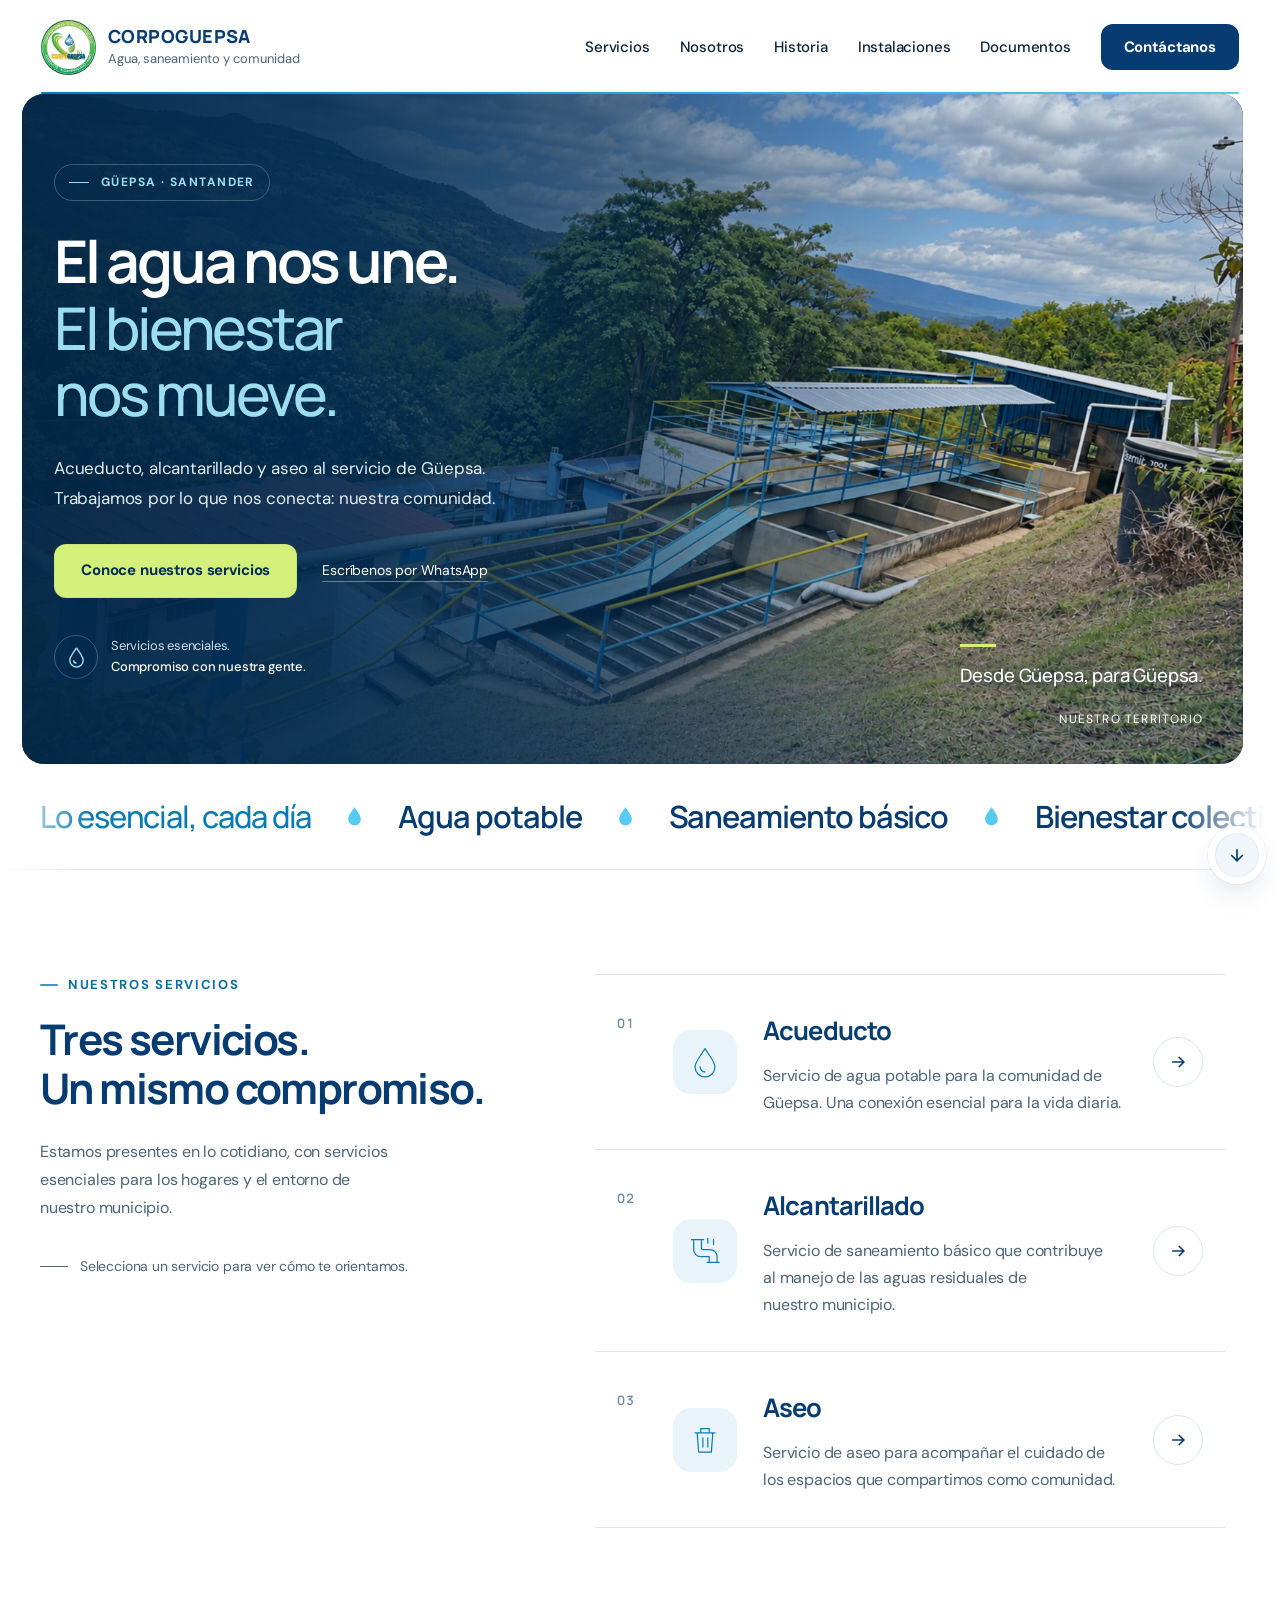
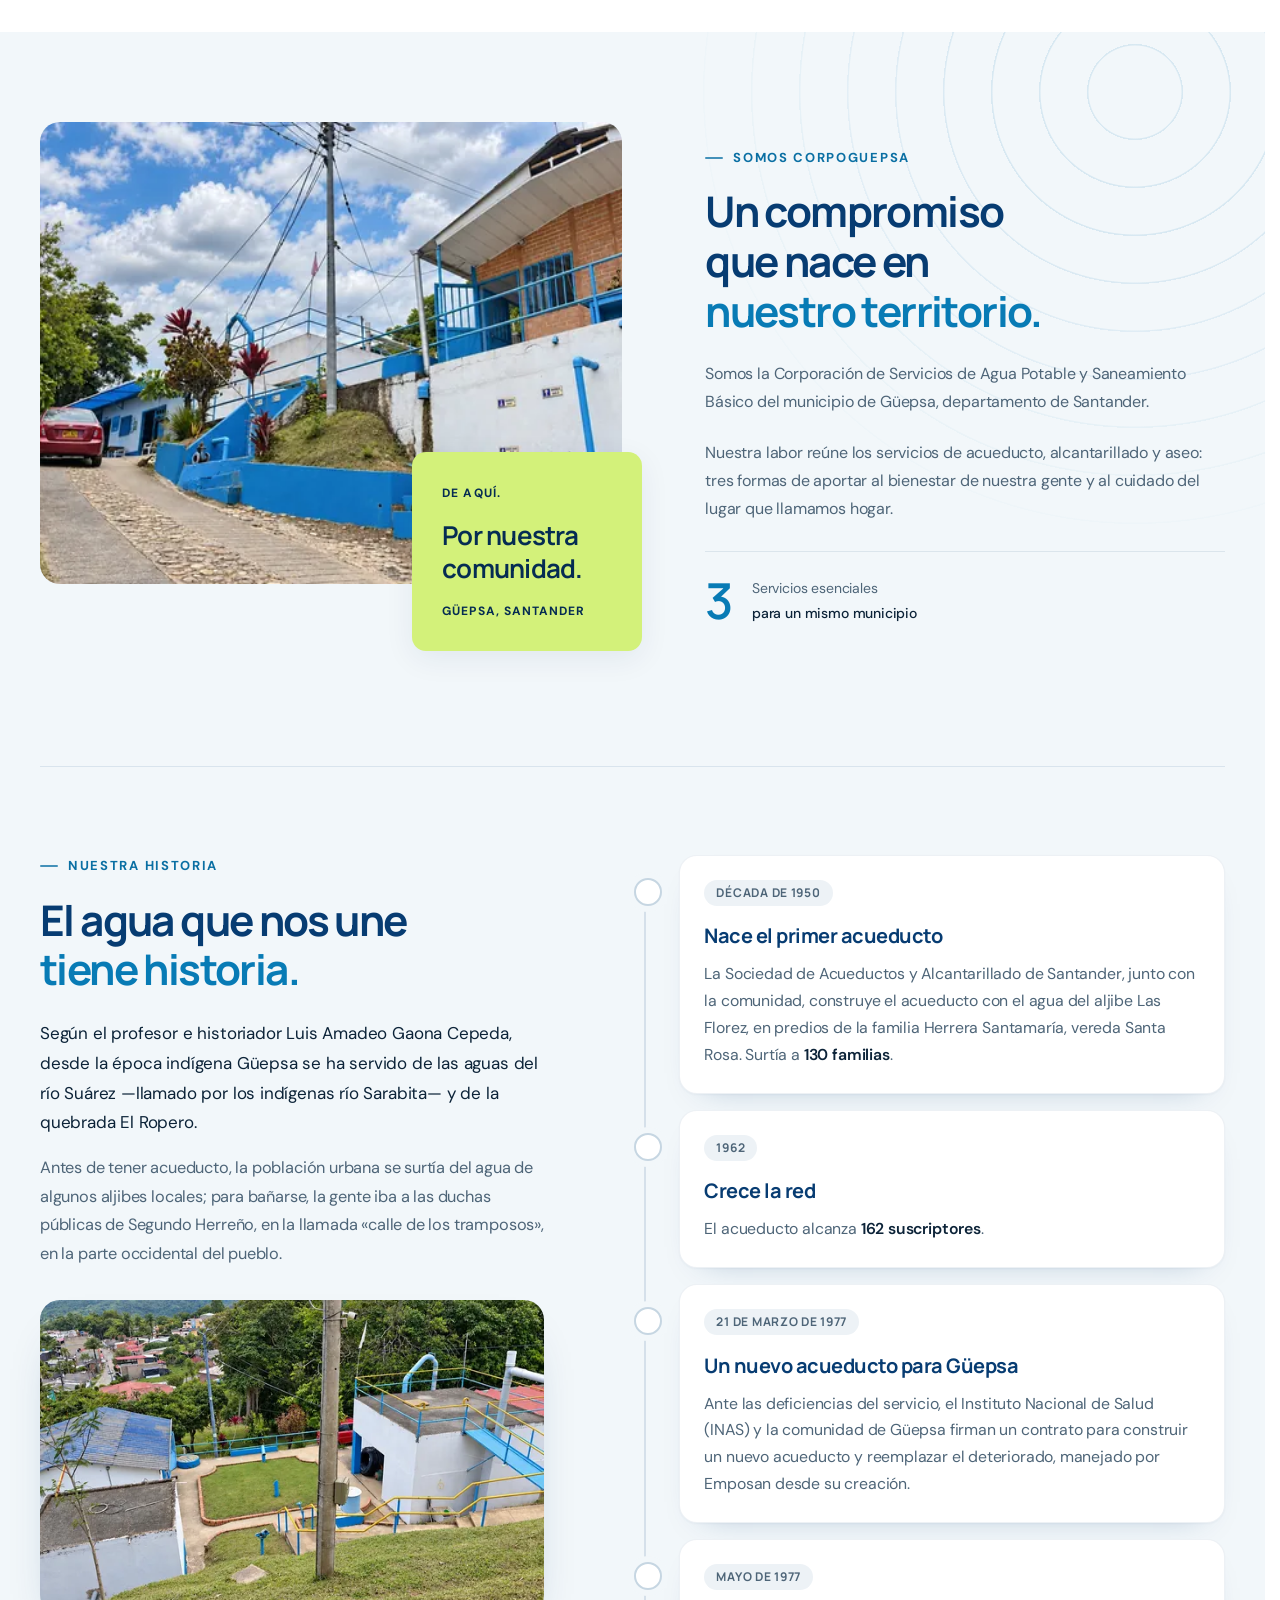
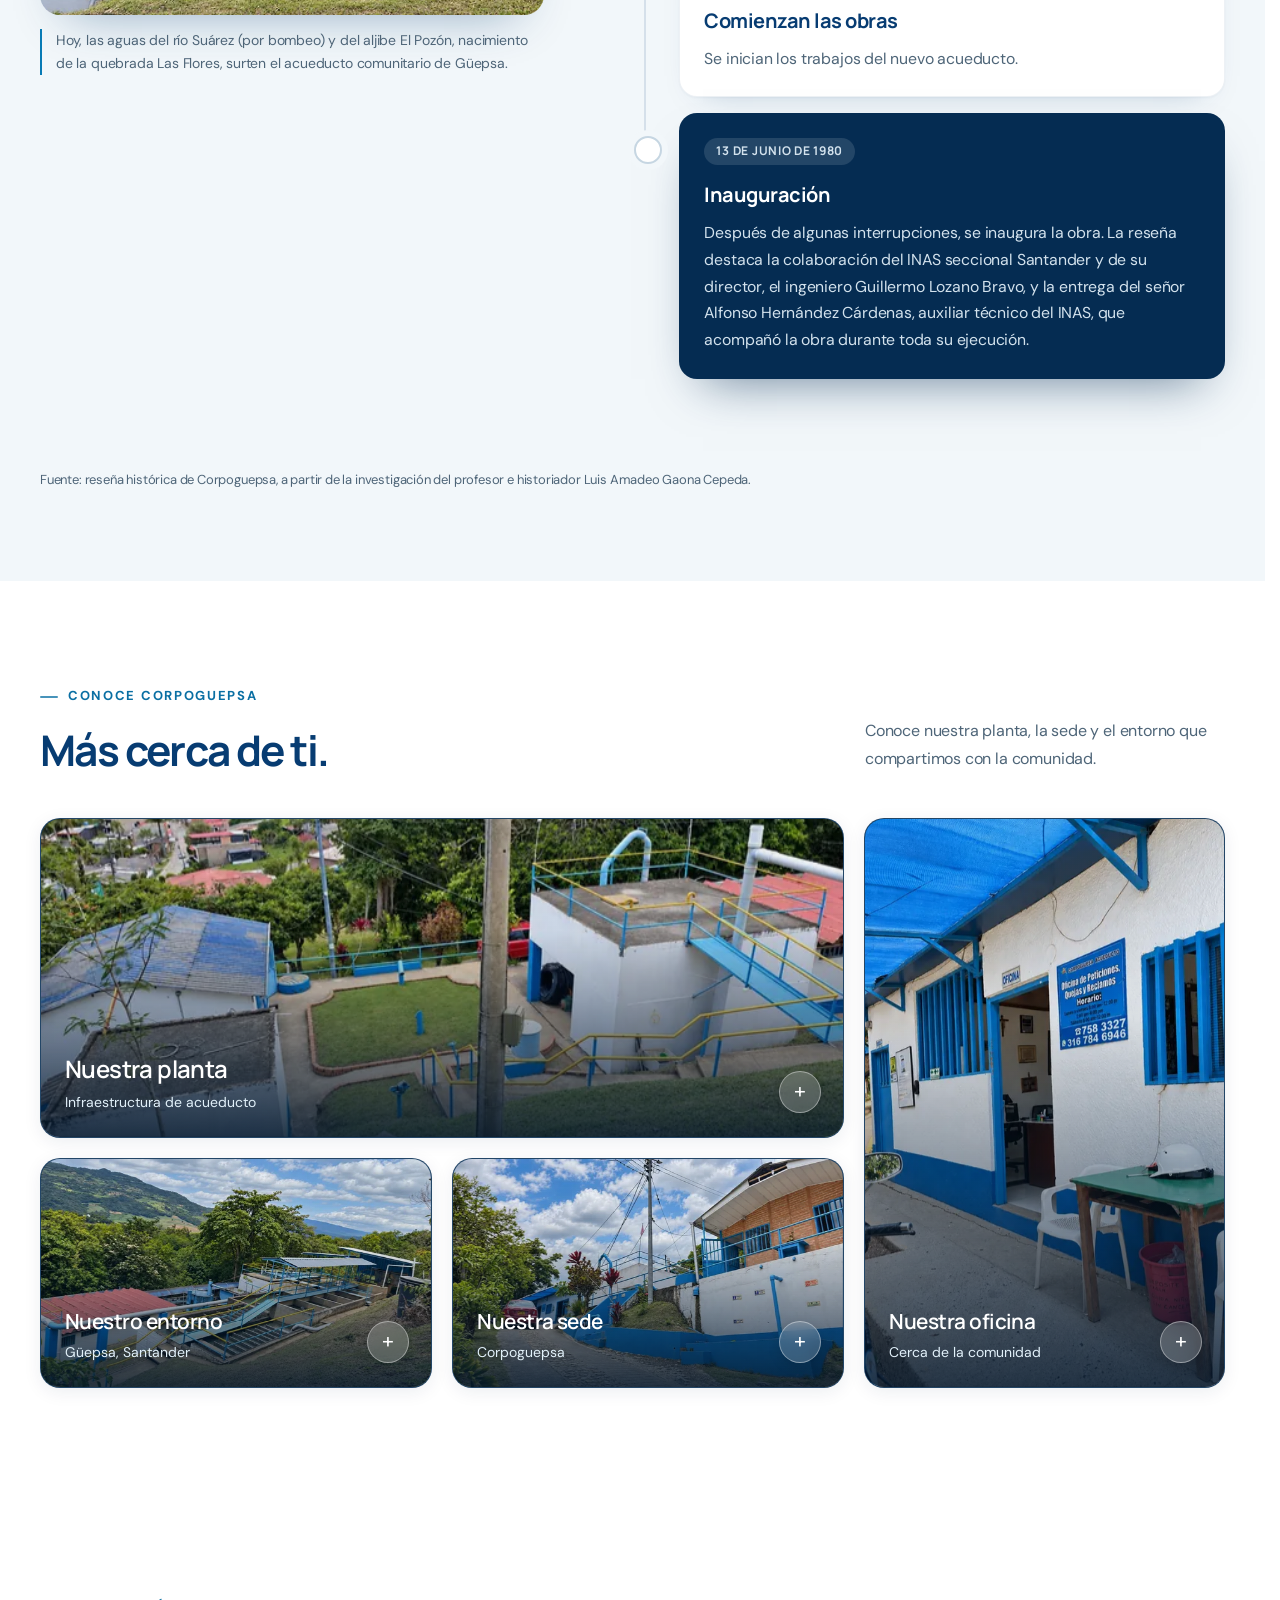
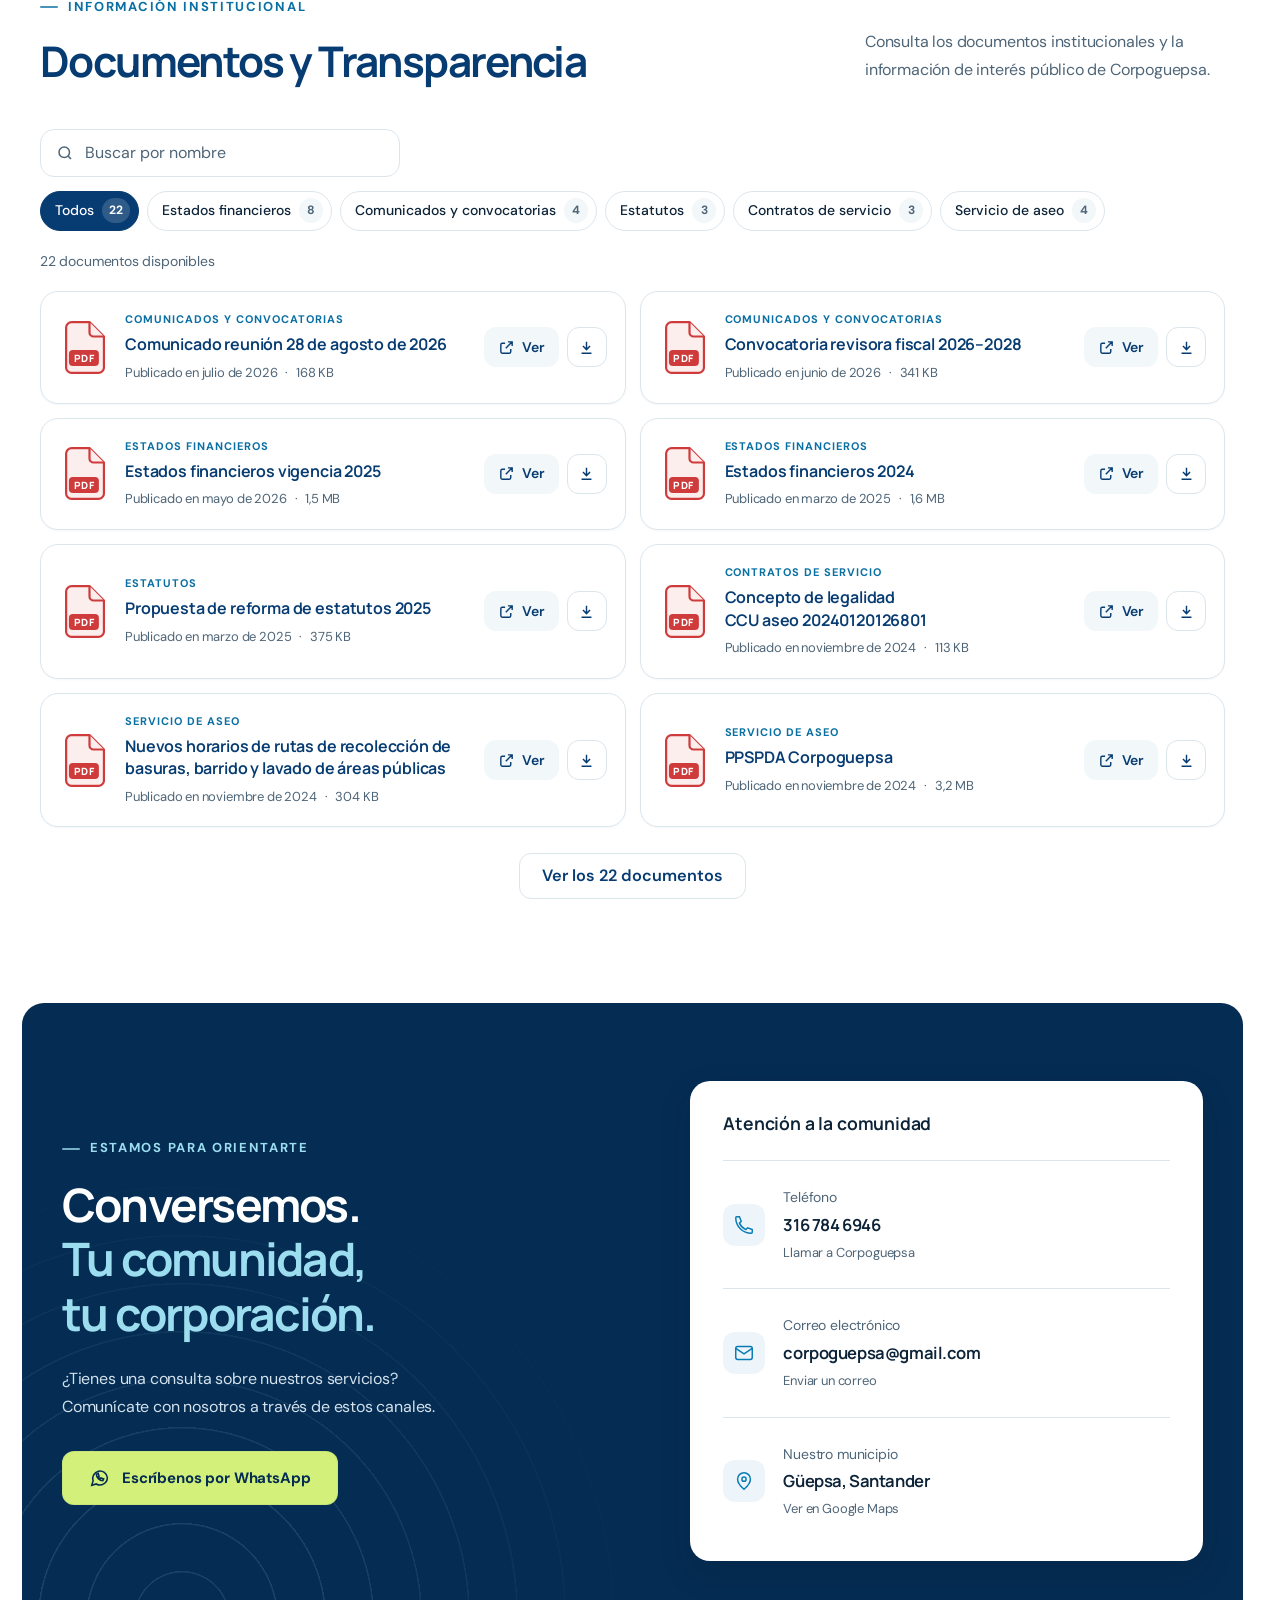
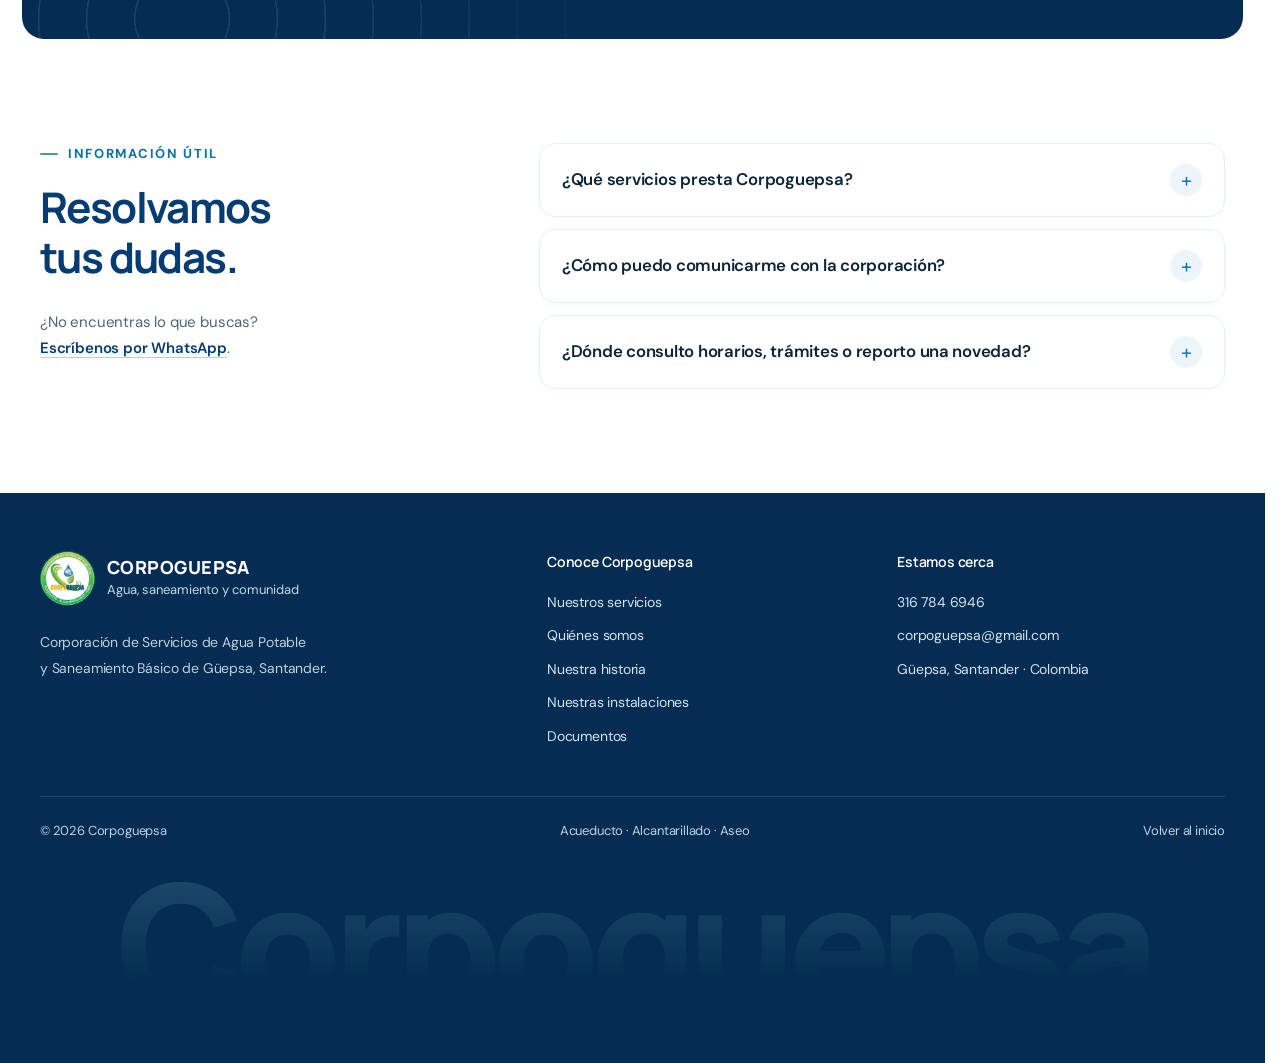
==== commit dd6a33ed: "feat: add history timeline and documents library - Nuestra historia inside "Somos Corpoguepsa": edit" ====
--- a/index.html
+++ b/index.html
@@ -9,23 +9,27 @@
     <!-- La página está diseñada en modo claro: evita que el modo oscuro forzado de algunos navegadores invierta sus colores -->
     <meta name="color-scheme" content="light">
     <link rel="apple-touch-icon" href="assets/apple-touch-icon.png">
-    <!-- Vista previa al compartir (WhatsApp, Facebook, etc.). Al publicar, cambia og:image por la URL absoluta,
-         por ejemplo https://tu-dominio/assets/og-corpoguepsa.jpg, y agrega og:url con la dirección del sitio. -->
+    <!-- Dirección oficial del sitio. Si se conecta un dominio propio, actualízala aquí, en og:url, og:image y en los datos estructurados. -->
+    <link rel="canonical" href="https://corpoguepsa.vercel.app/">
+    <!-- Vista previa al compartir (WhatsApp, Facebook, etc.): la imagen necesita la URL absoluta para mostrarse -->
     <meta property="og:type" content="website">
     <meta property="og:locale" content="es_CO">
     <meta property="og:site_name" content="Corpoguepsa">
+    <meta property="og:url" content="https://corpoguepsa.vercel.app/">
     <meta property="og:title" content="Corpoguepsa | Acueducto, alcantarillado y aseo en Güepsa">
     <meta property="og:description" content="Corporación de servicios de agua potable y saneamiento básico de Güepsa, Santander. Acueducto, alcantarillado, aseo y atención a la comunidad.">
-    <meta property="og:image" content="assets/og-corpoguepsa.jpg">
+    <meta property="og:image" content="https://corpoguepsa.vercel.app/assets/og-corpoguepsa.jpg">
     <meta property="og:image:width" content="1200">
     <meta property="og:image:height" content="630">
     <meta property="og:image:alt" content="Planta de tratamiento de Corpoguepsa entre las montañas de Güepsa">
     <meta name="twitter:card" content="summary_large_image">
-    <link rel="icon" type="image/svg+xml" href="data:image/svg+xml,%3Csvg%20xmlns='http://www.w3.org/2000/svg'%20viewBox='0%200%2032%2032'%3E%3Crect%20width='32'%20height='32'%20rx='8'%20fill='%23073c72'/%3E%3Cpath%20d='M16%205C13%2010%208%2015%208%2020a8%208%200%200016%200c0-5-5-10-8-15'%20fill='%2356caf0'/%3E%3C/svg%3E">
+    <!-- Ícono de la pestaña: logo de Corpoguepsa recortado en círculo (16, 32 y 48 px en el .ico; 192 px para pantallas de alta densidad) -->
+    <link rel="icon" href="favicon.ico" sizes="16x16 32x32 48x48">
+    <link rel="icon" type="image/png" sizes="192x192" href="assets/favicon-192.png">
     <link rel="preconnect" href="https://fonts.googleapis.com">
     <link rel="preconnect" href="https://fonts.gstatic.com" crossorigin>
     <link rel="stylesheet" href="https://fonts.googleapis.com/css2?family=DM+Sans:ital,opsz,wght@0,9..40,400;0,9..40,500;0,9..40,600;0,9..40,700;1,9..40,400&amp;family=Manrope:wght@400;500;600;650;700;750;800&amp;display=swap">
-    <link rel="stylesheet" href="styles.css?v=21">
+    <link rel="stylesheet" href="styles.css?v=24">
     <!-- Datos estructurados: ayudan a los buscadores a mostrar nombre, teléfono, correo y ubicación -->
     <script type="application/ld+json">
       {
@@ -33,6 +37,8 @@
         "@type": "Organization",
         "name": "Corpoguepsa",
         "alternateName": "Corporación de Servicios de Agua Potable y Saneamiento Básico de Güepsa",
+        "url": "https://corpoguepsa.vercel.app/",
+        "logo": "https://corpoguepsa.vercel.app/assets/favicon-192.png",
         "description": "Servicios de acueducto, alcantarillado y aseo en el municipio de Güepsa, Santander.",
         "telephone": "+57 316 784 6946",
         "email": "corpoguepsa@gmail.com",
@@ -42,7 +48,8 @@
           "addressRegion": "Santander",
           "addressCountry": "CO"
         },
-        "areaServed": "Güepsa, Santander, Colombia"
+        "areaServed": "Güepsa, Santander, Colombia",
+        "hasMap": "https://www.google.com/maps/search/?api=1&query=G%C3%BCepsa%2C%20Santander%2C%20Colombia"
       }
     </script>
   </head>
@@ -62,7 +69,9 @@
         <nav id="menu" aria-label="Navegación principal">
           <a href="#servicios">Servicios</a>
           <a href="#nosotros">Nosotros</a>
+          <a href="#historia">Historia</a>
           <a href="#instalaciones">Instalaciones</a>
+          <a href="#documentos">Documentos</a>
           <a href="#contacto" class="button small">Contáctanos</a>
         </nav>
         <div class="scroll-progress" aria-hidden="true"></div>
@@ -210,6 +219,54 @@
             </div>
           </div>
         </div>
+        <!-- Nuestra historia: contenido tomado de la reseña histórica institucional (sitio anterior, corpoguepsa.com).
+             La línea de tiempo solo incluye fechas que aparecen en esa reseña. -->
+        <div class="wrap history" id="historia" data-section="">
+          <div class="history-intro">
+            <div class="eyebrow">NUESTRA HISTORIA</div>
+            <h2>El agua que nos une<br><span>tiene historia.</span></h2>
+            <p class="history-lead">Según el profesor e historiador Luis Amadeo Gaona Cepeda, desde la época indígena Güepsa se ha servido de las aguas del río Suárez —llamado por los indígenas río Sarabita— y de la quebrada El Ropero.</p>
+            <p>Antes de tener acueducto, la población urbana se surtía del agua de algunos aljibes locales; para bañarse, la gente iba a las duchas públicas de Segundo Herreño, en la llamada «calle de los tramposos», en la parte occidental del pueblo.</p>
+            <figure class="history-photo">
+              <div class="history-photo-frame">
+              <img src="assets/planta-profesional-640.webp" srcset="assets/planta-profesional-640.webp 640w, assets/planta-profesional-1024.webp 1024w" sizes="(max-width: 920px) calc(100vw - 40px), 460px" alt="Tanques de la planta de tratamiento de Corpoguepsa" width="1672" height="941" loading="lazy" decoding="async">
+              </div>
+              <figcaption>Hoy, las aguas del río Suárez (por bombeo) y del aljibe El Pozón, nacimiento de la quebrada Las Flores, surten el acueducto comunitario de Güepsa.</figcaption>
+            </figure>
+          </div>
+          <!-- El carril se llena con el scroll (script.js) y una gota lo recorre; cada punto se activa al alcanzarlo -->
+          <div class="timeline-wrap">
+          <span class="timeline-rail" aria-hidden="true"><span class="timeline-fill"></span><span class="timeline-drop"></span></span>
+          <ol class="timeline">
+            <li class="timeline-item">
+              <span class="timeline-date">Década de 1950</span>
+              <h3>Nace el primer acueducto</h3>
+              <p>La Sociedad de Acueductos y Alcantarillado de Santander, junto con la comunidad, construye el acueducto con el agua del aljibe Las Florez, en predios de la familia Herrera Santamaría, vereda Santa Rosa. Surtía a <strong><span data-count="130">130</span> familias</strong>.</p>
+            </li>
+            <li class="timeline-item">
+              <span class="timeline-date">1962</span>
+              <h3>Crece la red</h3>
+              <p>El acueducto alcanza <strong><span data-count="162">162</span> suscriptores</strong>.</p>
+            </li>
+            <li class="timeline-item">
+              <span class="timeline-date"><time datetime="1977-03-21">21 de marzo de 1977</time></span>
+              <h3>Un nuevo acueducto para Güepsa</h3>
+              <p>Ante las deficiencias del servicio, el Instituto Nacional de Salud (INAS) y la comunidad de Güepsa firman un contrato para construir un nuevo acueducto y reemplazar el deteriorado, manejado por Emposan desde su creación.</p>
+            </li>
+            <li class="timeline-item">
+              <span class="timeline-date"><time datetime="1977-05">Mayo de 1977</time></span>
+              <h3>Comienzan las obras</h3>
+              <p>Se inician los trabajos del nuevo acueducto.</p>
+            </li>
+            <li class="timeline-item is-milestone">
+              <span class="timeline-date"><time datetime="1980-06-13">13 de junio de 1980</time></span>
+              <h3>Inauguración</h3>
+              <p>Después de algunas interrupciones, se inaugura la obra. La reseña destaca la colaboración del INAS seccional Santander y de su director, el ingeniero Guillermo Lozano Bravo, y la entrega del señor Alfonso Hernández Cárdenas, auxiliar técnico del INAS, que acompañó la obra durante toda su ejecución.</p>
+            </li>
+          </ol>
+          </div>
+          <p class="history-source">Fuente: reseña histórica de Corpoguepsa, a partir de la investigación del profesor e historiador Luis Amadeo Gaona Cepeda.</p>
+        </div>
       </section>
       <section class="section wrap" id="instalaciones" data-section="">
         <div class="section-heading">
@@ -253,6 +310,37 @@
             <i aria-hidden="true">+</i>
           </button>
         </div>
+      </section>
+      <!-- Documentos y Transparencia: las fichas se generan desde documentos/registro.js -->
+      <section class="section wrap documents" id="documentos" data-section="">
+        <div class="section-heading">
+          <div>
+            <div class="eyebrow">INFORMACIÓN INSTITUCIONAL</div>
+            <h2>Documentos y Transparencia</h2>
+          </div>
+          <p>Consulta los documentos institucionales y la información de interés público de Corpoguepsa.</p>
+        </div>
+        <div class="doc-toolbar">
+          <div class="doc-search">
+            <label class="sr-only" for="doc-search">Buscar documento por nombre</label>
+            <svg viewBox="0 0 24 24" fill="none" stroke="currentColor" stroke-width="2" aria-hidden="true">
+              <circle cx="11" cy="11" r="7"></circle>
+              <path d="m20 20-3.5-3.5"></path>
+            </svg>
+            <input id="doc-search" type="search" placeholder="Buscar por nombre" autocomplete="off" enterkeyhint="search">
+          </div>
+          <div class="doc-filters" role="group" aria-label="Filtrar documentos por categoría"></div>
+        </div>
+        <p class="doc-count" id="doc-count" aria-live="polite"></p>
+        <ul class="doc-list" id="doc-list"></ul>
+        <div class="doc-empty" id="doc-empty" hidden>
+          <p></p>
+          <button type="button" class="doc-reset">Ver todos los documentos</button>
+        </div>
+        <button type="button" class="doc-more" id="doc-more" aria-controls="doc-list" aria-expanded="false" hidden></button>
+        <noscript>
+          <p class="doc-count">Activa JavaScript para consultar la biblioteca de documentos.</p>
+        </noscript>
       </section>
       <section id="contacto" class="contact-section" data-section="">
         <div class="wrap contact-grid">
@@ -295,7 +383,8 @@
                 <small>Enviar un correo</small>
               </div>
             </a>
-            <div class="contact-row">
+            <!-- Abre Google Maps centrado en el municipio (en el celular abre la app de Maps) -->
+            <a class="contact-row" href="https://www.google.com/maps/search/?api=1&amp;query=G%C3%BCepsa%2C%20Santander%2C%20Colombia" target="_blank" rel="noopener">
               <span class="contact-icon">
                 <svg viewBox="0 0 24 24" aria-hidden="true" fill="none" stroke="currentColor" stroke-width="1.6">
                   <path d="M19 10c0 5-7 11-7 11S5 15 5 10a7 7 0 1114 0Z"></path>
@@ -305,9 +394,9 @@
               <div>
                 <span>Nuestro municipio</span>
                 <strong>Güepsa, Santander</strong>
-                <small>Colombia</small>
-              </div>
-            </div>
+                <small>Ver en Google Maps<span class="sr-only"> (se abre en una pestaña nueva)</span></small>
+              </div>
+            </a>
           </div>
         </div>
       </section>
@@ -353,7 +442,9 @@
           <h3>Conoce Corpoguepsa</h3>
           <a href="#servicios">Nuestros servicios</a>
           <a href="#nosotros">Quiénes somos</a>
+          <a href="#historia">Nuestra historia</a>
           <a href="#instalaciones">Nuestras instalaciones</a>
+          <a href="#documentos">Documentos</a>
         </div>
         <div class="footer-links">
           <h3>Estamos cerca</h3>
@@ -494,6 +585,7 @@
       </div>
       <p class="service-hours">Los horarios de recolección y de atención deben confirmarse con la corporación según tu sector.</p>
     </template>
-    <script src="script.js?v=21"></script>
+    <script src="documentos/registro.js?v=1"></script>
+    <script src="script.js?v=25"></script>
   </body>
 </html>
--- a/styles.css
+++ b/styles.css
@@ -947,11 +947,8 @@
   .about-images { padding-bottom: 100px; }
   .territory-note { right: -10px; width: 210px; }
 }
-@media (max-width: 760px) {
-  :root { --page: calc(100% - 40px); }
-  :root { --header-h: 82px; --header-compact: 58px; }
-  html { scroll-padding-top: 84px; }
-  header.scrolled .nav { padding-inline: 14px 8px; border-radius: 18px; }
+/* Menú desplegable hasta 1100 px: con seis enlaces el menú en línea ya no cabe en tablets */
+@media (max-width: 1100px) {
   .menu-toggle { display: grid; place-items: center; width: 46px; height: 46px; border: 1px solid var(--line); border-radius: 10px; background: white; color: var(--navy); }
   .menu-toggle { transition: background-color .3s ease, color .3s ease, border-color .3s ease, transform .16s var(--ease-out); }
   .menu-toggle:active { transform: scale(.94); }
@@ -976,6 +973,16 @@
   nav>a:not(.button)::after { content: none; }
   nav>a[aria-current]:not(.button) { background: var(--pale); }
   nav .button { margin-top: 8px; }
+  /* En tablet el menú es una tarjeta alineada a la derecha, no una franja de todo el ancho */
+  nav { left: auto; width: min(340px, 100%); }
+}
+@media (max-width: 760px) {
+  :root { --page: calc(100% - 40px); }
+  :root { --header-h: 82px; --header-compact: 58px; }
+  html { scroll-padding-top: 84px; }
+  header.scrolled .nav { padding-inline: 14px 8px; border-radius: 18px; }
+  /* En celular el menú desplegado ocupa todo el ancho de la cápsula */
+  nav { left: 0; width: auto; }
   .hero { min-height: 0; margin-inline: 12px; border-radius: 16px; display: flex; flex-direction: column; }
   .hero-copy { padding: 40px 24px 30px; max-width: none; }
   h1 { font-size: clamp(2.7rem, 7.7vw, 4rem); }
@@ -1237,12 +1244,14 @@
 /* Menú móvil: la tarjeta cae suavemente y sus enlaces entran en cascada */
 @keyframes menu-in { from { opacity: 0; transform: translateY(-8px) scale(.98); } }
 @keyframes menu-item-in { from { opacity: 0; translate: 0 -6px; } }
-@media (prefers-reduced-motion: no-preference) and (max-width: 760px) {
+@media (prefers-reduced-motion: no-preference) and (max-width: 1100px) {
   nav.open { animation: menu-in .4s var(--ease-out) both; }
   nav.open>* { animation: menu-item-in .45s var(--ease-out) both; }
   nav.open>:nth-child(2) { animation-delay: 40ms; }
   nav.open>:nth-child(3) { animation-delay: 80ms; }
   nav.open>:nth-child(4) { animation-delay: 120ms; }
+  nav.open>:nth-child(5) { animation-delay: 160ms; }
+  nav.open>:nth-child(6) { animation-delay: 200ms; }
 }
 @media (min-width: 1600px) { .contact-section { max-width: 1560px; margin-inline: auto; } }
 @media (max-width: 1100px) {
@@ -1640,3 +1649,330 @@
   .section { padding-block: 64px; }
   .services-intro { position: static; }
 }
+
+/* ===== Nuestra historia (dentro de "Somos Corpoguepsa") ===== */
+.history {
+  display: grid;
+  grid-template-columns: minmax(0, .92fr) minmax(0, 1.08fr);
+  gap: clamp(48px, 7vw, 104px);
+  align-items: start;
+  margin-top: clamp(72px, 9vw, 120px);
+  padding-top: clamp(56px, 7vw, 88px);
+  border-top: 1px solid rgba(7, 60, 114, .1);
+}
+.history-intro h2>span { color: var(--blue); }
+.history-lead { margin-top: 24px; font-size: 1.0625rem; line-height: 1.75; color: var(--ink); }
+.history-intro>p:not(.history-lead) { margin-top: 16px; color: var(--muted); }
+.history-photo { margin: 32px 0 0; }
+.history-photo-frame { overflow: hidden; border-radius: var(--radius); box-shadow: 0 24px 48px -28px rgba(7, 60, 114, .45); }
+.history-photo-frame img { width: 100%; height: auto; aspect-ratio: 16 / 10; }
+.history-photo figcaption {
+  margin-top: 14px;
+  padding-left: 14px;
+  border-left: 2px solid var(--blue);
+  font-size: .875rem;
+  line-height: 1.65;
+  color: var(--muted);
+}
+/* La foto se descubre como una cortina y luego se acerca despacio mientras la sección cruza la pantalla */
+@keyframes photo-drift {
+  from { scale: 1.14; translate: 0 -3%; }
+  to { scale: 1.02; translate: 0 3%; }
+}
+@media (prefers-reduced-motion: no-preference) {
+  .history-intro.reveal.visible .history-photo-frame { animation: media-in 1.2s var(--ease-out) .25s backwards; }
+}
+@supports (animation-timeline: view()) {
+  @media (prefers-reduced-motion: no-preference) {
+    .history-photo-frame img { animation: photo-drift linear both; animation-timeline: view(); animation-range: cover; }
+  }
+}
+
+/* ----- Línea de tiempo -----
+   Carril gris con un trazo de agua que se llena con el scroll (script.js) y una gota en la punta.
+   El carril va por debajo de los puntos; cada punto se llena cuando el agua lo alcanza. */
+.timeline-wrap { position: relative; }
+.timeline { position: relative; margin: 0; padding: 0 0 0 46px; list-style: none; }
+.timeline-rail {
+  position: absolute;
+  left: 11px;
+  top: 34px;
+  bottom: 34px;
+  width: 2px;
+  border-radius: 2px;
+  background: rgba(7, 60, 114, .12);
+}
+.timeline-fill {
+  position: absolute;
+  inset: 0;
+  border-radius: inherit;
+  background: linear-gradient(180deg, var(--blue), #56caf0);
+  transform-origin: top center;
+  transform: scaleY(0);
+}
+.timeline-drop {
+  position: absolute;
+  left: 50%;
+  top: -11px;
+  width: 16px;
+  height: 21px;
+  background: #56caf0;
+  -webkit-mask: url("data:image/svg+xml,%3Csvg xmlns='http://www.w3.org/2000/svg' viewBox='0 0 14 18'%3E%3Cpath d='M7 0C5 4 1 7.5 1 11.5a6 6 0 0012 0C13 7.5 9 4 7 0Z'/%3E%3C/svg%3E") center / contain no-repeat;
+  mask: url("data:image/svg+xml,%3Csvg xmlns='http://www.w3.org/2000/svg' viewBox='0 0 14 18'%3E%3Cpath d='M7 0C5 4 1 7.5 1 11.5a6 6 0 0012 0C13 7.5 9 4 7 0Z'/%3E%3C/svg%3E") center / contain no-repeat;
+  filter: drop-shadow(0 0 6px rgba(86, 202, 240, .8));
+  opacity: 0;
+  transform: translate(-50%, 0);
+  transition: opacity .3s ease;
+}
+.timeline-drop.is-visible { opacity: 1; }
+
+.timeline-item {
+  position: relative;
+  padding: 22px 24px 24px;
+  border: 1px solid rgba(7, 60, 114, .07);
+  border-radius: 18px;
+  background: #fff;
+  box-shadow: 0 1px 2px rgba(7, 60, 114, .04), 0 14px 32px -24px rgba(7, 60, 114, .35);
+  transition: border-color .5s ease, box-shadow .6s var(--ease-out);
+}
+.timeline-item+.timeline-item { margin-top: 16px; }
+/* Punto: anillo gris mientras el agua no llega; al alcanzarlo se llena de azul con el centro blanco */
+.timeline-item::before {
+  content: '';
+  position: absolute;
+  z-index: 1;
+  left: -46px;
+  top: 22px;
+  width: 24px;
+  height: 24px;
+  border: 2px solid #c6d6e2;
+  border-radius: 50%;
+  background: #fff;
+  box-shadow: inset 0 0 0 4px #fff, 0 0 0 6px var(--pale);
+  transition: background-color .45s ease, border-color .45s ease, scale .5s var(--ease-out), box-shadow .5s ease;
+}
+/* Onda que se expande desde el punto al ser alcanzado, como una gota al caer en el agua */
+.timeline-item::after {
+  content: '';
+  position: absolute;
+  left: -46px;
+  top: 22px;
+  width: 24px;
+  height: 24px;
+  border: 2px solid var(--blue);
+  border-radius: 50%;
+  opacity: 0;
+  pointer-events: none;
+}
+.timeline-item.is-reached::before { border-color: var(--blue); background: var(--blue); }
+.timeline-item.is-current::before { scale: 1.18; box-shadow: inset 0 0 0 4px #fff, 0 0 0 6px var(--pale), 0 0 0 10px rgba(8, 123, 181, .14); }
+.timeline-item.is-current { border-color: rgba(8, 123, 181, .3); box-shadow: 0 1px 2px rgba(7, 60, 114, .04), 0 22px 44px -22px rgba(7, 60, 114, .45); }
+
+.timeline-date {
+  display: inline-block;
+  padding: 6px 12px;
+  border-radius: 99px;
+  background: #edf2f6;
+  color: var(--muted);
+  font: 700 .75rem/1.2 Manrope, sans-serif;
+  letter-spacing: .06em;
+  text-transform: uppercase;
+  transition: background-color .45s ease, color .45s ease;
+}
+.timeline-item.is-reached .timeline-date { background: #e3f1f9; color: #0a6fa3; }
+.timeline-item.is-current .timeline-date { background: var(--blue); color: #fff; }
+.timeline-item h3 { margin-top: 12px; font-size: 1.25rem; letter-spacing: -.025em; color: var(--navy); }
+.timeline-item p { margin-top: 8px; font-size: .9875rem; line-height: 1.7; color: var(--muted); }
+.timeline-item strong { color: var(--ink); font-weight: 600; }
+/* La cifra reserva el ancho de su valor final (script.js) para que el texto no cambie de línea mientras cuenta */
+.timeline-item [data-count] { display: inline-block; font-variant-numeric: tabular-nums; text-align: right; }
+
+/* El hito de 1980 se destaca: la inauguración del acueducto */
+.timeline-item.is-milestone {
+  border-color: transparent;
+  background: linear-gradient(110deg, transparent 38%, rgba(255, 255, 255, .13) 50%, transparent 62%) var(--deep);
+  background-size: 260% 100%;
+  background-position: 130% 0;
+  box-shadow: 0 24px 48px -24px rgba(5, 44, 82, .6);
+}
+.timeline-item.is-milestone::after { border-color: var(--lime); }
+.timeline-item.is-milestone.is-reached::before { border-color: var(--deep); background: var(--lime); }
+.is-milestone .timeline-date { background: rgba(255, 255, 255, .12); color: #d3e2ed; }
+.is-milestone.is-reached .timeline-date, .is-milestone.is-current .timeline-date { background: var(--lime); color: var(--deep); }
+.is-milestone h3 { color: #fff; }
+.is-milestone p { color: #d3e2ed; }
+.timeline-item.is-milestone.is-current { border-color: transparent; box-shadow: 0 28px 56px -24px rgba(5, 44, 82, .7); }
+.history-source { grid-column: 1 / -1; font-size: .8125rem; color: var(--muted); }
+
+/* Las tarjetas entran desde la derecha, junto a la línea */
+@keyframes timeline-card-in { from { opacity: 0; translate: 32px 0; } }
+@keyframes timeline-ripple { from { opacity: .7; scale: 1; } to { opacity: 0; scale: 2.6; } }
+@keyframes milestone-shine { from { background-position: 130% 0; } to { background-position: -30% 0; } }
+@media (prefers-reduced-motion: no-preference) {
+  .timeline-item.reveal { translate: 32px 0; }
+  .timeline-item.reveal.visible { translate: 0 0; animation: timeline-card-in .8s var(--ease-out) var(--reveal-delay, 0ms) backwards; }
+  .timeline-item.is-pulsing::after { animation: timeline-ripple .9s var(--ease-out); }
+  .timeline-item.is-milestone.is-celebrating { animation: milestone-shine 1.6s var(--ease-in-out); }
+}
+@media (prefers-reduced-motion: reduce) {
+  .timeline-drop { display: none; }
+}
+@media (max-width: 920px) {
+  .history { grid-template-columns: 1fr; gap: 44px; }
+  .history-photo-frame img { aspect-ratio: 16 / 9; }
+}
+@media (max-width: 480px) {
+  .timeline { padding-left: 36px; }
+  .timeline-rail { left: 9px; top: 30px; bottom: 30px; }
+  .timeline-item { padding: 18px 18px 20px; }
+  .timeline-item::before, .timeline-item::after { left: -36px; width: 20px; height: 20px; top: 20px; }
+  .timeline-item::before { box-shadow: inset 0 0 0 3px #fff, 0 0 0 5px var(--pale); }
+  .timeline-item.is-current::before { box-shadow: inset 0 0 0 3px #fff, 0 0 0 5px var(--pale), 0 0 0 9px rgba(8, 123, 181, .14); }
+  .timeline-item h3 { font-size: 1.125rem; }
+}
+
+/* ===== Documentos y Transparencia ===== */
+.doc-toolbar { display: flex; flex-wrap: wrap; align-items: center; gap: 14px 20px; margin-bottom: 18px; }
+.doc-search { position: relative; flex: 1 1 260px; max-width: 360px; }
+.doc-search svg { position: absolute; left: 16px; top: 50%; translate: 0 -50%; width: 18px; height: 18px; color: var(--muted); pointer-events: none; }
+.doc-search input {
+  width: 100%;
+  min-height: 48px;
+  padding: 0 16px 0 44px;
+  border: 1px solid var(--line);
+  border-radius: 14px;
+  background: #fff;
+  color: var(--ink);
+  font: 400 1rem/1.2 'DM Sans', sans-serif; /* 16 px: evita el zoom automático de iOS al enfocar */
+  transition: border-color .2s ease, box-shadow .25s ease;
+}
+.doc-search input::placeholder { color: var(--muted); }
+.doc-search input:focus { outline: none; border-color: var(--blue); box-shadow: 0 0 0 4px rgba(8, 123, 181, .14); }
+.doc-filters { display: flex; flex-wrap: wrap; gap: 8px; }
+.doc-filter {
+  display: inline-flex;
+  align-items: center;
+  gap: 8px;
+  min-height: 40px;
+  padding: 0 8px 0 14px;
+  border: 1px solid var(--line);
+  border-radius: 99px;
+  background: #fff;
+  color: var(--ink);
+  font-size: .875rem;
+  font-weight: 500;
+  white-space: nowrap;
+  transition: background-color .25s ease, border-color .25s ease, color .25s ease, transform .16s var(--ease-out);
+}
+.doc-filter b {
+  min-width: 24px;
+  padding: 2px 7px;
+  border-radius: 99px;
+  background: var(--pale);
+  color: var(--muted);
+  font-size: .75rem;
+  font-weight: 700;
+  text-align: center;
+  transition: background-color .25s ease, color .25s ease;
+}
+.doc-filter[aria-pressed="true"] { background: var(--navy); border-color: var(--navy); color: #fff; }
+.doc-filter[aria-pressed="true"] b { background: rgba(255, 255, 255, .16); color: #fff; }
+.doc-filter:active { transform: scale(.96); }
+.doc-count { margin-bottom: 18px; font-size: .875rem; color: var(--muted); }
+.doc-list { display: grid; grid-template-columns: repeat(2, minmax(0, 1fr)); gap: 14px; margin: 0; padding: 0; list-style: none; }
+.doc-card {
+  display: grid;
+  grid-template-columns: auto minmax(0, 1fr) auto;
+  align-items: center;
+  gap: 18px;
+  padding: 18px 18px 18px 20px;
+  border: 1px solid var(--line);
+  border-radius: 18px;
+  background: #fff;
+  box-shadow: 0 1px 2px rgba(7, 60, 114, .04);
+  transition: transform .45s var(--ease-out), box-shadow .45s var(--ease-out), border-color .3s ease;
+}
+/* Ícono por formato: hoja con la esquina doblada y la extensión en una etiqueta de color */
+.doc-icon { --fmt: var(--blue); --fmt-bg: #e9f4fa; position: relative; display: grid; place-items: center; width: 46px; height: 56px; flex-shrink: 0; }
+.doc-icon[data-format="pdf"] { --fmt: #cf3b3b; --fmt-bg: #fdeeee; }
+.doc-icon:is([data-format="doc"], [data-format="docx"]) { --fmt: #2b6cb0; --fmt-bg: #ebf3fb; }
+.doc-icon:is([data-format="xls"], [data-format="xlsx"], [data-format="csv"]) { --fmt: #2f855a; --fmt-bg: #eaf6ef; }
+.doc-icon svg { width: 44px; height: 55px; fill: var(--fmt-bg); stroke: var(--fmt); stroke-width: 1.6; stroke-linejoin: round; }
+.doc-icon b {
+  position: absolute;
+  left: 50%;
+  bottom: 9px;
+  translate: -50% 0;
+  padding: 3px 5px;
+  border-radius: 4px;
+  background: var(--fmt);
+  color: #fff;
+  font: 800 .625rem/1 Manrope, sans-serif;
+  letter-spacing: .04em;
+}
+.doc-category { display: block; margin-bottom: 4px; font-size: .6875rem; font-weight: 700; letter-spacing: .09em; text-transform: uppercase; color: #0a6fa3; }
+.doc-title { font: 650 1rem/1.4 Manrope, sans-serif; letter-spacing: -.01em; color: var(--navy); overflow-wrap: anywhere; }
+.doc-meta { display: flex; flex-wrap: wrap; margin-top: 6px; font-size: .8125rem; color: var(--muted); }
+.doc-meta>*+*::before { content: '·'; margin: 0 8px; }
+.doc-actions { display: flex; align-items: center; gap: 8px; }
+.doc-view, .doc-download {
+  display: inline-flex;
+  align-items: center;
+  justify-content: center;
+  min-height: 40px;
+  border-radius: 12px;
+  color: var(--navy);
+  transition: background-color .25s ease, border-color .25s ease, color .25s ease, transform .16s var(--ease-out);
+}
+.doc-view { gap: 7px; padding: 0 14px; background: var(--pale); font-size: .875rem; font-weight: 600; }
+.doc-download { width: 40px; border: 1px solid var(--line); background: #fff; }
+.doc-view svg, .doc-download svg { width: 17px; height: 17px; transition: transform .35s var(--ease-out); }
+.doc-view:active, .doc-download:active { transform: scale(.94); }
+.doc-empty { padding: 40px 20px; border: 1px dashed rgba(7, 60, 114, .2); border-radius: 18px; text-align: center; color: var(--muted); }
+.doc-reset, .doc-more {
+  min-height: 46px;
+  padding: 0 22px;
+  border: 1px solid var(--line);
+  border-radius: 12px;
+  background: #fff;
+  color: var(--navy);
+  font-weight: 600;
+  transition: border-color .25s ease, color .25s ease, transform .16s var(--ease-out);
+}
+.doc-reset { margin-top: 16px; }
+.doc-more { display: flex; align-items: center; margin: 26px auto 0; }
+.doc-more[hidden] { display: none; }
+.doc-reset:active, .doc-more:active { transform: scale(.97); }
+@media (hover: hover) and (pointer: fine) {
+  .doc-filter:not([aria-pressed="true"]):hover { border-color: rgba(8, 123, 181, .45); color: var(--blue); }
+  .doc-card:hover { transform: translateY(-3px); border-color: rgba(8, 123, 181, .3); box-shadow: 0 20px 40px -22px rgba(7, 60, 114, .35); }
+  .doc-view:hover { background: var(--navy); color: #fff; }
+  .doc-view:hover svg { transform: translate(2px, -2px); }
+  .doc-download:hover { background: var(--blue); border-color: var(--blue); color: #fff; }
+  .doc-download:hover svg { transform: translateY(2px); }
+  .doc-reset:hover, .doc-more:hover { border-color: var(--blue); color: var(--blue); }
+}
+/* Al filtrar o ampliar, las fichas entran en cascada */
+@keyframes doc-in { from { opacity: 0; translate: 0 10px; } }
+@media (prefers-reduced-motion: no-preference) {
+  .doc-list.is-animating .doc-card { animation: doc-in .5s var(--ease-out) calc(var(--i, 0) * 35ms) backwards; }
+}
+@media (max-width: 920px) {
+  .doc-list { grid-template-columns: 1fr; }
+}
+@media (max-width: 760px) {
+  .doc-search { max-width: none; flex-basis: 100%; }
+  /* En el celular las categorías forman una fila deslizable en lugar de varias líneas */
+  .doc-filters {
+    flex-wrap: nowrap;
+    width: calc(100% + 40px);
+    margin-inline: -20px;
+    padding: 2px 20px 6px;
+    overflow-x: auto;
+    scrollbar-width: none;
+    overscroll-behavior-x: contain;
+  }
+  .doc-filters::-webkit-scrollbar { display: none; }
+  .doc-card { grid-template-columns: auto minmax(0, 1fr); gap: 14px 16px; padding: 16px; }
+  .doc-actions { grid-column: 2; }
+}
